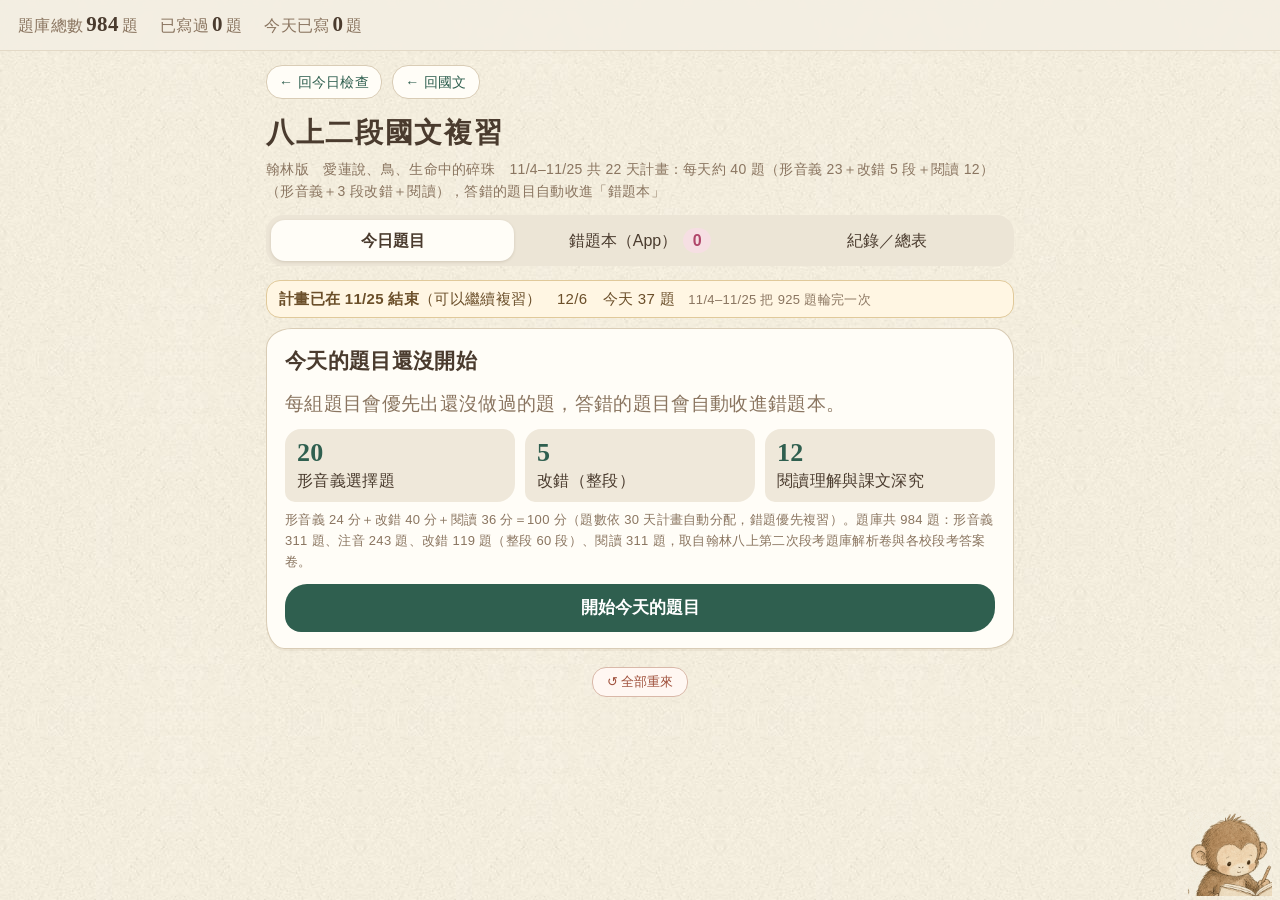
==== review/index.html @ 20c05c42 "國文：2026-11-05 起李老師當日題目（故事＋故事小測＋李老師的題目）併入八上二段國文複習框，一次計分、一次回報；11/04 以前不變" ====
<!doctype html>
<html lang="zh-Hant-TW"><head><meta charset="utf-8">
<meta name="viewport" content="width=device-width,initial-scale=1,viewport-fit=cover">
<title>八上二段國文複習</title>
<style>
:root{--ink:#4a3b2e;--mut:#8a7560;--green:#2f5f4f;--green2:#6b7f4e;--brown:#b5835a;--red:#b5483a;--paper:#f3eee2;--card:#fffdf7;--chip:#efe8da}
*{box-sizing:border-box}
html{background:var(--paper) url(assets/paper.jpg) repeat}
body{margin:0;color:var(--ink);font-family:"Noto Sans TC","PingFang TC",-apple-system,sans-serif;font-size:16px;line-height:1.6;letter-spacing:.02em;-webkit-text-size-adjust:100%}
.serif,h1,h2,.big{font-family:"Noto Serif TC","Songti TC","PMingLiU",serif}
.top{position:sticky;top:0;z-index:5;display:flex;gap:22px;padding:8px 18px;background:rgba(243,238,226,.92);backdrop-filter:blur(4px);border-bottom:1px solid #e3d9c6}
.top span{color:var(--mut)} .top b{font-family:"Noto Serif TC",serif;font-size:21px;color:var(--ink);margin:0 3px;font-weight:600}
.wrap{max-width:780px;margin:0 auto;padding:10px 16px 120px}
h1{font-size:28px;margin:12px 0 2px;letter-spacing:.06em}
.lead{color:var(--mut);margin:0 0 12px;font-size:14px}
.tabs{display:flex;background:#ece5d6;border-radius:18px;padding:5px;gap:4px;margin-bottom:14px}
.tabs button{flex:1;border:0;background:transparent;font:inherit;font-size:16px;padding:8px 6px;min-height:38px;border-radius:14px;color:var(--ink);cursor:pointer}
.tabs button.on{background:var(--card);box-shadow:0 1px 3px rgba(90,70,50,.18);font-weight:700}
.badge{display:inline-block;min-width:28px;padding:0 8px;margin-left:6px;border-radius:14px;background:#f6dfe3;color:#b0466a;font-size:16px;font-weight:700}
.card{background:var(--card);border:1.6px solid #d9ccb5;border-radius:26px 20px 28px 18px/20px 26px 18px 28px;padding:16px 18px;margin:0 0 14px;box-shadow:0 2px 0 rgba(140,110,80,.08)}
.card h2{font-size:21px;margin:0 0 10px}
.grid3{display:grid;grid-template-columns:repeat(3,1fr);gap:10px;margin:10px 0 8px}
.stat{background:var(--chip);border-radius:16px 12px 18px 10px;padding:8px 12px}
.stat .big{font-size:26px;color:var(--green);font-weight:700;line-height:1.2}
.small{font-size:13px;color:var(--mut)}
.btn{display:block;width:100%;border:0;border-radius:22px 18px 24px 16px;background:var(--green);color:#fff;font:inherit;font-size:17px;font-weight:700;padding:10px;min-height:42px;margin-top:12px;cursor:pointer;text-align:center;text-decoration:none}
.btn.ghost{background:transparent;color:var(--green);border:2px solid var(--green)}
.btn:disabled{opacity:.45}
.sec{font-family:"Noto Serif TC",serif;font-size:18px;color:var(--green2);margin:18px 4px 8px;font-weight:700}
.q{background:var(--card);border:1.5px solid #e0d4bf;border-radius:22px 16px 20px 18px/18px 22px 16px 20px;padding:12px 14px;margin:0 0 10px}
.q.ok{border-color:#8fb08a} .q.ng{border-color:#d49a8e}
.meta{font-size:12px;color:var(--mut);margin-bottom:6px}
.tag{display:inline-block;padding:1px 10px;border-radius:10px;background:var(--chip);margin-right:6px}
.passage{white-space:pre-wrap;background:#f8f3e8;border-left:4px solid #d8c7a6;padding:12px 16px;border-radius:8px;margin:4px 0 8px;font-size:16px;max-height:300px;overflow:auto}
.qt{white-space:pre-wrap;font-size:17px}
.opts{display:grid;gap:6px;margin-top:8px}
.opt{text-align:left;border:1.6px solid #d9ccb5;background:#fffefb;border-radius:12px;padding:8px 12px;min-height:40px;font:inherit;font-size:16px;color:var(--ink);cursor:pointer}
.opt.sel{border-color:var(--green);background:#e8f0ea}
.opt.right{border-color:#5d9a62;background:#e4f2e3} .opt.bad{border-color:var(--red);background:#f8e4e0}
input.fill{width:100%;font:inherit;font-size:18px;padding:6px 12px;height:42px;margin-top:8px;border:1.6px solid #d9ccb5;border-radius:12px;background:#fffefb}
.mark{float:right;font-weight:700} .mark.ok{color:#3f8a4c} .mark.ng{color:var(--red)}
.exp{margin-top:8px;background:#fbf6e9;border-radius:10px;padding:8px 12px;font-size:15px}
.score{font-size:44px;font-weight:700;font-family:"Noto Serif TC",serif}
.s-g{color:#3f8a4c}.s-b{color:#9a6a3a}.s-r{color:var(--red)}
.pies{display:grid;grid-template-columns:1fr 1fr;gap:18px}
.pie{display:flex;align-items:center;gap:16px}
.legend div{display:flex;align-items:center;gap:8px;font-size:17px}
.dot{width:14px;height:14px;border-radius:50%;display:inline-block}
.seg{display:flex;gap:8px;flex-wrap:wrap;margin:6px 0 14px}.seg button{font:inherit;font-size:17px;border:1.5px solid #cdbf a6;border:1.5px solid #cdbfa6;background:#fffdf7;border-radius:14px;padding:6px 14px;color:var(--ink)}.seg button.on{background:var(--green);color:#fff;border-color:var(--green)}
table{width:100%;border-collapse:collapse;font-size:18px}td,th{padding:8px 6px;border-bottom:1px solid #e6dcc9;text-align:left}
.monkey{position:fixed;right:8px;bottom:4px;width:84px;pointer-events:none;z-index:3}
.toast{position:fixed;left:50%;bottom:24px;transform:translateX(-50%);background:#4a3b2e;color:#fff;padding:8px 16px;border-radius:14px;font-size:15px;opacity:0;transition:.3s;z-index:9}.toast.on{opacity:.95}
.bar{height:10px;background:#e8dfcf;border-radius:6px;overflow:hidden}.bar i{display:block;height:100%;background:var(--green2)}
.ptext{font-size:21px;line-height:2.4;letter-spacing:3px;margin:10px 0;font-family:serif}
.ch{cursor:pointer;padding:4px 2px;border-radius:6px;position:relative;-webkit-user-select:none;user-select:none}
.ch.sel{background:#f3c9a8;color:#8a2f1f;font-weight:bold}
.ch.g-ok{background:#bfe0c6;color:#1d5a32}.ch.g-half{background:#f6e2a0;color:#7a5a00}.ch.g-miss{outline:2px dashed #c0392b;color:#c0392b}.ch.g-false{background:#e6c3c3;text-decoration:line-through}
.cor{color:#c0392b;font-size:12px;position:absolute;top:-12px;left:2px}
input.fix{width:42px;height:38px;font-size:20px;text-align:center;margin:0 4px;border:2px solid #c0675a;border-radius:8px;vertical-align:middle;background:#fffaf0}
.glist{margin:4px 0 0 0;padding-left:18px;line-height:1.8;font-size:15px}.selfok{margin-left:8px;padding:4px 12px;min-height:32px;border-radius:14px;border:1px solid #2f5f4f;background:#fff;color:#2f5f4f;font-size:14px}
.back{display:flex;gap:10px;margin:4px 0 8px}.back a{color:#2f5f4f;background:#fffdf7;border:1px solid #d9ccb5;border-radius:16px;padding:5px 12px;text-decoration:none;font-size:14px}
.okbtn{margin-left:10px;padding:0 20px;height:40px;border-radius:18px;border:none;background:#2f5f4f;color:#fff;font-size:16px;font-weight:bold;box-shadow:0 3px 0 #1d3f33}.okbtn:disabled{background:#cfc6b4;box-shadow:none;color:#fff}.prog-note{text-align:center;color:#8a7560;margin:12px 0 70px;font-size:15px}.pconf{display:block;width:auto;margin:10px auto 0;padding:8px 28px}
.reset-row{text-align:center;margin:18px 0 70px}.reset{font-size:13px;padding:4px 14px;min-height:30px;border-radius:14px;border:1px solid #d9b8a8;background:#fff7f2;color:#a0523d}
.emb,.emb body{background:transparent}.emb .back,.emb h1,.emb .lead,.emb .monkey{display:none}.emb .top{position:static;border-radius:14px;margin:0 0 6px}.emb .wrap{padding:0 0 20px}.emb .reset-row{margin:12px 0 10px}.emb .prog-note{margin:10px 0 12px}.emb .toast{position:fixed;top:12px;bottom:auto}
.daybar{background:#fff6e3;border:1px solid #e0c99a;border-radius:14px;padding:6px 12px;margin:0 0 10px;font-size:15px;color:#6b4f2a}.pies2{display:grid;grid-template-columns:1fr 1fr;gap:12px}.pc{position:absolute;inset:0;display:flex;align-items:center;justify-content:center;flex-direction:column}.pc b{font-size:24px}.dt td,.dt th{font-size:14px;padding:5px 4px}.dt .bar{height:6px;margin-top:3px}.dt tr.today{background:#fff6e3}
.sendst{text-align:center;margin:8px 0 0;font-size:12px;color:#8a7560}
</style></head>
<body>
<div class="top"><div><span>題庫總數</span><b id="sTotal">0</b><span>題</span></div><div><span>已寫過</span><b id="sSeen">0</b><span>題</span></div><div><span>今天已寫</span><b id="sToday">0</b><span>題</span></div></div>
<div class="wrap">
 <div class="back"><a href="../index.html#check">← 回今日檢查</a><a href="../index.html#chinese">← 回國文</a></div><h1>八上二段國文複習</h1>
 <p class="lead">翰林版　愛蓮說、鳥、生命中的碎珠　11/4–11/25 共 22 天計畫：每天約 40 題（形音義 23＋改錯 5 段＋閱讀 12）（形音義＋3 段改錯＋閱讀），答錯的題目自動收進「錯題本」</p>
 <div class="tabs"><button data-t="today" class="on">今日題目</button><button data-t="wrong" id="toWb">錯題本（App）<span class="badge" id="wbBadge">0</span></button><button data-t="log">紀錄／總表</button></div>
 <div id="view"></div>
 <div id="sendst" class="small sendst"></div>
 <div class="reset-row"><button id="resetAll" class="reset">↺ 全部重來</button></div>
</div>
<img class="monkey" src="assets/monkey.png" alt="" onerror="this.style.display='none'">
<div class="toast" id="toast"></div>
<script src="questions.js?v=20261102d"></script>
<script>
(function(){
var EMB=/[?&]embed=1/.test(location.search);if(EMB)document.documentElement.classList.add('emb');
var K={prog:'roby-cr-progress',days:'roby-cr-days',wrong:'roby-wrongbook',weak:'roby-cr-weak',plan:'roby-cr-plan'};
var LS={get:function(k,d){try{var v=localStorage.getItem(k);return v==null?d:JSON.parse(v)}catch(e){return d}},set:function(k,v){localStorage.setItem(k,JSON.stringify(v))}};
var DATA=window.CR_DATA||{questions:[]},QS=DATA.questions,BY={};QS.forEach(function(q){BY[q.id]=q});
var PLAN=[['形音義選擇題',['形音義','注音'],8],['改錯（整段）',['改錯'],3],['閱讀理解與課文深究',['閱讀'],12]];
var LESSONS=['愛蓮說','鳥','生命中的碎歌','段考範圍綜合','課外閱讀'],TOPICS=['形音義','注音','改錯','閱讀'];
var TCOL={'形音義':'#6b7f4e','注音':'#b5835a','改錯':'#c0675a','閱讀':'#5b7fa0'},LCOL={'愛蓮說':'#d48aa0','鳥':'#6b9a7a','生命中的碎歌':'#c9a24d','段考範圍綜合':'#9a8a7a','課外閱讀':'#7a8fb0'};
function $(s,r){return (r||document).querySelector(s)}function $$(s,r){return [].slice.call((r||document).querySelectorAll(s))}
function esc(s){return String(s==null?'':s).replace(/[&<>"]/g,function(c){return{'&':'&amp;','<':'&lt;','>':'&gt;','"':'&quot;'}[c]})}
function today(){var d=new Date();return d.getFullYear()+'-'+('0'+(d.getMonth()+1)).slice(-2)+'-'+('0'+d.getDate()).slice(-2)}
function nowIso(){return new Date().toISOString()}
function norm(s){return String(s==null?'':s).replace(/[\uff01-\uff5e]/g,function(c){return String.fromCharCode(c.charCodeAt(0)-0xfee0)}).replace(/一/g,'ㄧ').replace(/\s+/g,'').replace(/[。．.，,、！!？?；;：:「」『』"'()（）]/g,'').toLowerCase()}
var PUN=/[\s，。、；：！？「」『』（）《》〈〉…—．,.;:!?()]/;
function grade(q,v){v=v||{};var s=v.s||{},self=v.self||{},pos={},sum=0,res=q.errors.map(function(e){pos[e.i]=1;var f=(e.i in s),r=f&&norm(s[e.i])===norm(e.right),sa=f&&!r&&!!self[e.i];var c=r||sa?1:f?0.5:0;sum+=c;return {e:e,found:f,right:r,self:sa,credit:c,yours:f?s[e.i]:''}});
 var fal=Object.keys(s).filter(function(k){return !pos[k]});var frac=Math.max(0,(sum-0.5*fal.length)/q.errors.length);return {res:res,fal:fal,frac:frac,full:frac===1&&!fal.length}}
function answeredQ(q,v){if(!q)return true;return q.type==='passage'?!!(v&&v.s&&Object.keys(v.s).length):(v!==''&&v!=null)}
function dayScore(st){if(st.sections&&st.sections[0]&&st.sections[0].w){var T=0;st.sections.forEach(function(s){var n=s.ids.length;if(!n)return;s.ids.forEach(function(id){var q=BY[id];if(!q)return;T+=(q.type==='passage'?grade(q,st.first[id]).frac:isRight(q,st.first[id])?1:0)*s.w/n})});return Math.round(T)}
 var np=st.ids.filter(function(id){return BY[id]&&BY[id].type==='passage'}).length,no=st.ids.filter(function(id){return !!BY[id]}).length-np,t=0;
 st.ids.forEach(function(id){var q=BY[id];if(!q)return;if(q.type==='passage')t+=grade(q,st.first[id]).frac*40/np;else if(isRight(q,st.first[id]))t+=60/no});return Math.round(t)}
function weakAdd(q,v){var w=LS.get(K.weak,{}),cs='';if(q.type==='passage'){grade(q,v).res.forEach(function(r){if(r.credit<1)cs+=r.e.right+r.e.wrong})}
 else if(q.type==='fill')cs=q.answer.join('');else{var m=(q.question+(q.options[q.answer]||'')).match(/「[^」]+」/g);cs=(m||[]).join('')}
 cs.replace(/[\u4e00-\u9fff]/g,function(c){w[c]=(w[c]||0)+1});LS.set(K.weak,w)}
function isRight(q,v){if(q.type==='passage')return grade(q,v).full;if(v==null||v==='')return false;if(q.type==='fill')return q.answer.some(function(a){return norm(a)===norm(v)});return +v===q.answer}
function ansText(q){return q.type==='fill'?q.answer[0]:String.fromCharCode(65+q.answer)+'. '+q.options[q.answer]}
function yourText(q,v){if(v==null||v==='')return '（未作答）';return q.type==='fill'?v:String.fromCharCode(65+(+v))+'. '+q.options[+v]}
function toast(t){var e=$('#toast');e.textContent=t;e.classList.add('on');clearTimeout(e._t);e._t=setTimeout(function(){e.classList.remove('on')},1800)}
function hash(s){var h=2166136261;for(var i=0;i<s.length;i++){h^=s.charCodeAt(i);h=Math.imul(h,16777619)}return h>>>0}
function rng(seed){return function(){seed=(seed*1664525+1013904223)>>>0;return seed/4294967296}}

/* ---- 今日 30 題：優先沒做過，其次最少做過 ---- */
var DAYS=22,PSTART='2026-11-04',PEND='2026-11-25',MINS=[8,5,10],CAPS=[23,5,12],WTS=[24,40,36];
/* ---- 2026-11-05 起：李老師當日題目（data/chinese/<date>.json）併入複習，一次作答、一次計分、一次回報 ---- */
var MERGE_FROM='2026-11-05';
var MERGE_CAPS=[8,3,5];/* 合併日 形音義／改錯（段）／閱讀 題數上限（李老師約 13–16 題＋這些 ≈ 30 題） */
var MERGE_WTS={story:10,daily:18,review:[20,30,22]};/* 合併日配分：故事小測＋李老師的題目＋形音義／改錯／閱讀，總和 100 */
var DAILY=null;
function cvAns(a,o){if(typeof a==='number')return a;var t=String(a==null?'':a).trim().toUpperCase(),i='ABCDEFGH'.indexOf(t.charAt(0));if(t.length===1&&i>=0)return i;var m=t.match(/^\(?([A-H])[).．、\s]/);if(m)return 'ABCDEFGH'.indexOf(m[1]);if(/^\d+$/.test(t))return +t-1;return (o||[]).map(function(x){return String(x).trim()}).indexOf(String(a).trim())}
function cvDaily(D,date){if(!D||!Array.isArray(D.questions))return null;var story=[],daily=[];
 D.questions.forEach(function(q,k){var grp=q.type==='group'||!!q.items,subs=grp?(q.items||q.questions||[]):[q],gp=q.passage||q.text||'';
  subs.forEach(function(x,j){var oid=String(x.id||((q.id||'q'+(k+1))+(grp?'-'+(j+1):''))),st=/^ST-/.test(oid),o={id:'ls-'+oid,orig:oid,ls:true,topic:st?'故事小測':'李老師的題目',lesson:'李老師',question:String(x.question||''),explanation:x.explanation||'',hint:x.hint||''};
   if(grp&&j===0&&gp)o.passage=gp;else if(!grp&&x.passage)o.passage=x.passage;
   if(Array.isArray(x.options)&&x.options.length&&x.type!=='fill'){o.type='choice';o.options=x.options.map(String);o.answer=cvAns(x.answer,x.options);if(!(o.answer>=0&&o.answer<o.options.length))return}
   else{o.type='fill';o.answer=[].concat(x.answer==null?[]:x.answer,x.accept||[]).map(String).filter(Boolean);if(!o.answer.length)return}
   (st?story:daily).push(o)})});
 if(!story.length&&!daily.length)return null;return {date:date,title:D.title||'',learn:D.learn||null,story:story,daily:daily}}
function regQs(dq){if(dq)dq.story.concat(dq.daily).forEach(function(q){BY[q.id]=q})}
function mergedFor(d){return DAILY&&DAILY.date===d&&d>=MERGE_FROM?DAILY:null}
function drawable(p,q){return p[1].indexOf(q.topic)>=0&&(p[1][0]==='改錯')===(q.type==='passage')}
var POOL=QS.filter(function(q){return PLAN.some(function(p){return drawable(p,q)})});
function dnum(a,b){return Math.round((new Date(b+'T12:00:00')-new Date(a+'T12:00:00'))/864e5)}
function addD(a,n){var d=new Date(a+'T12:00:00');d.setDate(d.getDate()+n);return d.getFullYear()+'-'+('0'+(d.getMonth()+1)).slice(-2)+'-'+('0'+d.getDate()).slice(-2)}
function planStart(){return PSTART}
function ensureStart(){var pl=LS.get(K.plan,null);if(!pl||pl.startDate!==PSTART||pl.endDate!==PEND)LS.set(K.plan,{startDate:PSTART,endDate:PEND,days:DAYS,set_at:nowIso(),prev:pl||null})}
ensureStart();
function dayN(d){return dnum(PSTART,d)+1}
function pickDay(date){var prog=LS.get(K.prog,{}),r=rng(hash(date)),used={},ids=[],sections=[];
 var M=mergedFor(date),CP=M?MERGE_CAPS:CAPS,weak=LS.get(K.weak,{}),n0=dayN(date),left=n0<1?DAYS:Math.max(1,DAYS-n0+1);
 PLAN.forEach(function(p,pi){var pool=QS.filter(function(q){return drawable(p,q)});
  var unseen=pool.filter(function(q){return !(prog[q.id]||{}).seen}).length,need=n0>DAYS?(M?CP[pi]:[20,5,12][pi]):Math.min(CP[pi],Math.max(Math.min(MINS[pi],CP[pi]),Math.ceil(unseen/left)));if(pi===1)need=M?CP[1]:5;
  var wrongs=pool.filter(function(q){var g=prog[q.id];return g&&g.seen&&g.lastOk===false&&g.last!==date}).map(function(q){return q.id}).slice(0,pi===1?1:M?Math.min(3,need):3);
  pool.forEach(function(q){q._r=r();q._w=q.type==='passage'?q.errors.filter(function(e){return weak[e.right]||weak[e.wrong]}).length:0});
  pool.sort(function(a,b){var sa=(prog[a.id]||{}).seen||0,sb=(prog[b.id]||{}).seen||0;return sa-sb||b._w-a._w||a._r-b._r});
  var take=[];wrongs.forEach(function(id){take.push(id);used[id]=1});for(var i=0;i<pool.length&&take.length<need;i++){var q=pool[i];if(used[q.id])continue;take.push(q.id);used[q.id]=1}
  for(i=0;i<pool.length&&take.length<need;i++){if(!used[pool[i].id]){take.push(pool[i].id);used[pool[i].id]=1}}
  sections.push(M?{name:p[0],ids:take,w:MERGE_WTS.review[pi],topic:['形音義','改錯','閱讀'][pi]}:{name:p[0],ids:take,w:WTS[pi]});ids=ids.concat(take)});
 var X={};if(M){var pre=[];if(M.story.length)pre.push({name:'故事小測',kind:'story',topic:'故事小測',ids:M.story.map(function(q){return q.id}),w:MERGE_WTS.story});if(M.daily.length)pre.push({name:'李老師的題目',kind:'daily',topic:'李老師的題目',ids:M.daily.map(function(q){return q.id}),w:MERGE_WTS.daily});
  if(pre.length===1)pre[0].w=MERGE_WTS.story+MERGE_WTS.daily;sections=pre.concat(sections);ids=[];sections.forEach(function(s){ids=ids.concat(s.ids)});X={merged:true,dq:M}}
 return Object.assign(X,{date:date,day:dayN(date),trial:dayN(date)<1,sections:sections,ids:ids,cur:{},first:null,rounds:[],submitted:false,done:false,started:false,created_at:nowIso()})}
function getDay(){var days=LS.get(K.days,{}),d=today(),x=days[d];if(x&&x.dq)regQs(x.dq);
 if(!x||(mergedFor(d)&&!x.dq&&!x.f1&&!x.first)){days[d]=pickDay(d);LS.set(K.days,days);regQs(days[d].dq)}return days[d]}
function saveDay(st){var days=LS.get(K.days,{});days[st.date]=st;LS.set(K.days,days)}

/* ---- 錯題本相容格式（模擬原 App roby-wrongbook 的欄位）---- */
function wbAdd(st,q,v){var a=LS.get(K.wrong,[]),key='chinese|'+st.date+'|cr-'+q.id;a=a.filter(function(x){return x.key!==key});
 if(q.type==='passage'){var g=grade(q,v),lab={1:'找到且寫對',0.5:'找到但寫錯',0:'沒找到'};
  a.unshift({key:key,subject:'chinese',date:st.date,id:'cr-'+q.id,title:'八上二段國文複習',question:q.text,answer:q.errors.map(function(e){return e.wrong+'→'+e.right+'（'+e.word+'）'}).join('、'),
   yours:g.res.map(function(r){return r.e.wrong+'：'+(r.self?'自評寫對（'+r.yours+'）':lab[r.credit]+(r.found&&!r.right?'（寫成'+(r.yours||'空白')+'）':''))}).join('；')+(g.fal.length?'；點錯 '+g.fal.map(function(k){return '「'+q.text[k]+'」'}).join(''):''),
   explanation:q.explanation,added_at:nowIso(),fixed:false,topic:'改錯',lesson:q.lesson,origin:'chinese-review',qid:q.id,
   words:g.res.filter(function(r){return r.credit<1||r.self}).map(function(r){return {wrong:r.e.wrong,right:r.e.right,word:r.e.word,status:r.self?'self':r.found?'half':'missed'}}),false_clicks:g.fal.map(function(k){return q.text[k]})});LS.set(K.wrong,a);return}
 a.unshift({key:key,subject:'chinese',date:st.date,id:'cr-'+q.id,title:'八上二段國文複習',question:(q.passage?q.passage.slice(0,60)+'…\n':'')+q.question,options:q.options,answer:ansText(q),yours:yourText(q,v),explanation:q.explanation,added_at:nowIso(),fixed:false,topic:q.topic,lesson:q.lesson,origin:'chinese-review',qid:q.id});LS.set(K.wrong,a)}
function wbFix(st,id){var a=LS.get(K.wrong,[]);a.forEach(function(x){if(x.key==='chinese|'+st.date+'|cr-'+id){x.fixed=true;x.fixed_at=nowIso()}});LS.set(K.wrong,a)}
function wbFixLater(qid){var a=LS.get(K.wrong,[]),ch=0;a.forEach(function(x){if(x.qid===qid&&!x.fixed){x.fixed=true;x.fixed_at=nowIso();ch=1}});if(ch)LS.set(K.wrong,a)}

function stats(){var prog=LS.get(K.prog,{}),st=getDay();$('#sTotal').textContent=QS.length;$('#sSeen').textContent=Object.keys(prog).filter(function(k){return BY[k]}).length;
 $('#sToday').textContent=st.first?st.ids.length:Object.keys(st.f1||{}).length;
 $('#wbBadge').textContent=LS.get(K.wrong,[]).filter(function(x){return !x.fixed&&x.origin==='chinese-review'}).length}
function cls(s){return s>=90?'s-g':s>=70?'s-b':'s-r'}
var tab='today';
function render(){$$('.tabs button').forEach(function(b){b.classList.toggle('on',b.dataset.t===tab)});var v=$('#view');if(EMB)v.style.minHeight=v.offsetHeight+'px';v.innerHTML='';({today:todayView,wrong:wrongView,log:logView})[tab](v);stats();if(EMB)setTimeout(function(){v.style.minHeight=''},60)}
$$('.tabs button').forEach(function(b){b.onclick=function(){if(b.dataset.t==='wrong'){(EMB?window.top:window).location.href=new URL('../index.html#wrong',location.href).href;return}tab=b.dataset.t;render();window.scrollTo(0,0)}});

function todayView(v){var st=getDay();repairDay(st);if(EMB&&!st.started){st.started=true;saveDay(st)}
 var N0=dayN(st.date);v.insertAdjacentHTML('beforeend','<div class="daybar"><b>'+(N0<1?'計畫 '+md(PSTART)+' 開始，還有 '+(1-N0)+' 天</b>（今天是試做，不算在 22 天計畫裡）':N0>DAYS?'計畫已在 '+md(PEND)+' 結束</b>（可以繼續複習）':'第 '+N0+' / '+DAYS+' 天</b>')+'　'+md(st.date)+'　今天 '+st.ids.length+' 題'+(st.f1||st.first?'・已完成 '+Object.keys(st.first||st.f1).length+' 題':'')+'<span class="small">　'+md(PSTART)+'–'+md(PEND)+' 把 '+POOL.length+' 題輪完一次</span></div>');
 if(!st.started){var cnt={};TOPICS.forEach(function(t){cnt[t]=QS.filter(function(q){return q.topic===t}).length});
  v.innerHTML+='<div class="card"><h2 class="serif">今天的題目還沒開始</h2><div class="small" style="font-size:19px">每組題目會優先出還沒做過的題，答錯的題目會自動收進錯題本。</div><div class="grid3">'+
  st.sections.map(function(s){return '<div class="stat"><div class="big">'+s.ids.length+'</div>'+s.name+'</div>'}).join('')+'</div><div class="small">'+(st.dq?st.sections.map(function(s){return s.name+' '+s.w+' 分'}).join('＋')+'＝100 分（先讀小故事再寫故事小測；':'形音義 24 分＋改錯 40 分＋閱讀 36 分＝100 分（')+'題數依 30 天計畫自動分配，錯題優先複習）。題庫共 '+QS.length+' 題：形音義 '+cnt['形音義']+' 題、注音 '+cnt['注音']+' 題、改錯 '+cnt['改錯']+' 題（整段 '+QS.filter(function(q){return q.type==='passage'}).length+' 段）、閱讀 '+cnt['閱讀']+' 題，取自翰林八上第二次段考題庫解析卷與各校段考答案卷。</div><button class="btn" id="go">開始今天的題目</button></div>';
  $('#go').onclick=function(){st.started=true;saveDay(st);render()};return}
 if(st.done){var sc=st.score;v.innerHTML+='<div class="card" style="text-align:center"><h2 class="serif">今天的題目完成了！</h2><div class="score '+cls(sc)+'">'+sc+' 分</div><div>第一次答對 '+st.first_correct+' 題・答錯 '+(st.ids.length-st.first_correct)+' 題（已全部訂正）</div><div class="small">錯題已寫入錯題本（topic 分類：形音義／注音／改錯／閱讀）</div><button class="btn ghost" id="rev">回顧今天的題目</button></div>';
  $('#rev').onclick=function(){st._review=!st._review;drawQs(v,st,true)};return}
 if(st.first&&st.score!=null){var sc2=st.score,nw=vids(st).length-(st.first_correct||0);v.insertAdjacentHTML('beforeend','<div class="card" id="scoreCard" style="text-align:center"><h2 class="serif">今天的題目寫完了！</h2><div class="score '+cls(sc2)+'">'+sc2+' 分</div><div>第一次答對 '+(st.first_correct||0)+' 題・答錯 '+nw+' 題'+(nw?'，下面錯的題目再訂正一次':'')+'</div></div>')}
 drawQs(v,st,false)}

function expText(q){var e=String(q.explanation||'').trim(),a=ansText(q);return e.length>=6?e:'依解析卷：正確答案為 '+a+'。'+(e?' '+e:'')}
function drawQs(v,st,ro){var box=document.createElement('div');if(ro){var old=$('#qbox');if(old)old.remove()}box.id='qbox';v.appendChild(box);
 var sub=!!st.submitted,n=0,lastRound=st.rounds.length;
 if(st.dq)storyCard(box,st,ro);
 st.sections.forEach(function(s){var h='<div class="sec">'+esc(s.name)+'（'+s.ids.length+' 題）</div>';box.insertAdjacentHTML('beforeend',h);
  if(s.kind==='story'&&st.dq&&st.dq.learn&&!st.story_read&&!s.ids.some(function(i){return st.f1&&i in st.f1})){box.insertAdjacentHTML('beforeend','<div class="q locked">🔒 先讀完上面的小故事，按「我讀完了」，故事小測就會打開喔！</div>');n+=s.ids.length;return}
  s.ids.forEach(function(id){var q=BY[id];if(!q)return;n++;var L=!sub&&!!(st.f1&&(id in st.f1)),show=sub||L,val=st.cur[id],ok=show&&isRight(q,val),firstOk=st.first&&isRight(q,st.first[id]);
   var e=document.createElement('div');e.className='q'+(show?(ok?' ok':' ng'):'');e.dataset.id=id;
   if(q.type==='passage'){e.classList.add('pq');box.appendChild(e);drawPass(e,st,q,n,show,ok,ro,L);return}
   var html='<div class="meta"><span class="tag">'+esc(q.topic)+'</span><span class="tag">'+esc(q.lesson)+'</span>'+n+' / '+st.ids.length+'</div>';
   if(q.passage)html+='<div class="passage">'+esc(q.passage)+'</div>';
   html+='<div class="qt">'+(show?'<span class="mark '+(ok?'ok':'ng')+'">'+(ok?'✓ 答對':sub?'✗ 請訂正':'✗ 答錯')+'</span>':'')+n+'. '+esc(q.question)+'</div>';
   if(q.type==='choice')html+='<div class="opts">'+q.options.map(function(t,i){var c='opt';if(val!==''&&val!=null&&+val===i)c+=' sel';if(show&&(ok||L)&&i===q.answer)c+=' right';if(show&&!ok&&val!=null&&val!==''&&+val===i)c+=' bad';return '<button class="'+c+'" data-i="'+i+'"'+(ok||ro||L?' disabled':'')+'>'+String.fromCharCode(65+i)+'. '+esc(t)+'</button>'}).join('')+'</div>';
   else html+='<input class="fill" value="'+esc(val||'')+'" placeholder="在這裡寫答案"'+(ok||ro||L?' disabled':'')+' autocomplete="off" autocapitalize="off">'+(!show&&!ro?'<button class="okbtn"'+(String(val||'').trim()?'':' disabled')+'>✔ 確認</button>':'');
   if(show&&ok)html+='<div class="exp"><b class="s-g">✓ 答對了！</b>　<b>正確答案：'+esc(ansText(q))+'</b><br><b>📖 詳解：</b>'+esc(expText(q))+(sub&&!firstOk?' <span class="small">（訂正完成）</span>':'')+'</div>';
   else if(show)html+='<div class="exp"><b class="s-r">✗ 答錯了</b>　<b>正確答案：'+esc(ansText(q))+'</b><br><b>📖 詳解：</b>'+esc(expText(q))+(sub?'<br><span class="small">全部寫完了，請把這題再做一次。</span>':'<br><span class="small">已收進錯題本，全部寫完後再訂正一次。</span>')+'</div>';
   e.innerHTML=html;box.appendChild(e);
   $$('.opt',e).forEach(function(b){b.onclick=function(){st.cur[id]=+b.dataset.i;saveDay(st);if(!sub){lockQ(st,id);return}$$('.opt',e).forEach(function(x){x.classList.toggle('sel',x===b);x.classList.remove('bad')});stats()}});
   var inp=$('input.fill',e);if(inp){var ob=$('.okbtn',e);inp.oninput=function(){st.cur[id]=inp.value;saveDay(st);if(ob)ob.disabled=!inp.value.trim()};if(!sub&&!L){var go=function(){if(inp.value.trim()&&!(st.f1&&id in st.f1)){st.cur[id]=inp.value;lockQ(st,id)}};$('.okbtn',e).onclick=go;inp.onkeydown=function(ev){if(ev.key==='Enter')go()}}}})});
 if(ro)return;
 var answered=st.ids.filter(function(id){return answeredQ(BY[id],st.cur[id])}).length;
 if(!sub){var lk=Object.keys(st.f1||{}).length;box.insertAdjacentHTML('beforeend','<div class="prog-note" id="progNote">已完成 '+lk+' / '+st.ids.length+' 題（每題寫完會馬上對答案）</div>');return}
 var b=document.createElement('button');b.className='btn';b.id='submit';b.textContent='訂正好了，再檢查';box.appendChild(b);
 b.onclick=function(){submit(st)}}
function storyCard(box,st,ro){var L=st.dq&&st.dq.learn;if(!L)return;var secs=L.sections||(L.text?[{title:'',text:L.text}]:[]);
 var h='<div class="q story"><div class="qt">📖 '+esc(L.title||'今日小故事')+(st.story_read?'　<span class="small s-g">✓ 已讀完</span>':'')+'</div>'+secs.map(function(x){return (x.title?'<b>'+esc(x.title)+'</b>':'')+'<div class="passage">'+esc(x.text)+'</div>'}).join('')+
  (L.vocab||[]).map(function(v){return '<div class="small"><b>'+esc(v.word||v.term)+'</b>　'+esc(v.zh||v.meaning||'')+'</div>'}).join('')+(!st.story_read&&!ro?'<button class="btn" id="readOK">我讀完了，開始故事小測</button>':'')+'</div>';
 box.insertAdjacentHTML('beforeend',h);var b=$('#readOK',box);if(b)b.onclick=function(){st.story_read=nowIso();saveDay(st);var y=window.scrollY;render();window.scrollTo(0,y)}}
/* ---- 成績回報（送到 App 的送出佇列，同一天只保留最新一筆）---- */
var OBK='roby-outbox';
function secStats(st,src){return (st.sections||[]).map(function(s,pi){var n=s.ids.length,w=s.w||(PLAN[pi]?[24,40,36][pi]:0),e=0,ok=0,a=0;
  s.ids.forEach(function(id){if(!(src&&id in src)||!BY[id])return;a++;var q=BY[id],c=q.type==='passage'?grade(q,src[id]).frac:isRight(q,src[id])?1:0;if(c===1)ok++;e+=c*w/(n||1)});
  return {name:s.name,topic:s.topic||['形音義','改錯','閱讀'][pi]||s.name,answered:a,total:n,correct:ok,earned:Math.round(e*10)/10,max:w}})}
function buildReport(st,reason){var src=st.first||st.f1||{},n=st.ids.length,a=Object.keys(src).length,done=!!st.first,N=dayN(st.date),secs=secStats(st,src);
 var sc=done?st.score:Math.round(secs.reduce(function(t,x){return t+x.earned},0));
 var wrong=st.ids.filter(function(id){return id in src&&BY[id]&&!isRight(BY[id],src[id])}).map(function(id){var q=BY[id];
  if(q.type==='passage'){var g=grade(q,src[id]);return {id:id,topic:'改錯',q:q.title,miss:g.res.filter(function(x){return x.credit<1}).map(function(x){return x.e.wrong+'→'+x.e.right+'（'+x.e.word+'）'}),false_clicks:g.fal.length,percent:Math.round(g.frac*100)}}
  return {id:id,topic:q.topic,q:String(q.question).slice(0,40),yours:yourText(q,src[id]),answer:ansText(q)}});
 var R={subject:'chinese',source:'review',title:'八上二段國文複習',date:st.date,md:md(st.date),
  plan:{day:N,days:DAYS,start:PSTART,end:PEND,label:N<1?'試做（計畫前）':N>DAYS?'計畫結束後':'第 '+N+' / '+DAYS+' 天',in_plan:N>=1&&N<=DAYS},
  status:done?'complete':'in_progress',reason:reason,progress:{answered:a,total:n,percent:n?Math.round(a/n*100):0},
  score:sc,score_note:done?'第一次作答分數（滿分 100）':'目前已作答部分的得分（滿分 100，未作答以 0 計）',
  sections:secs,first_correct:st.ids.filter(function(id){return id in src&&isRight(BY[id],src[id])}).length,first_wrong:wrong.length,total:n,
  wrong:wrong,self_assessed:(st.self_assessed||[]).length,updated_at:nowIso()};if(st.dq)mergeInfo(R,st,src);return R}
function mergeInfo(R,st,src){function part(ss,wt){var ids=[],T=0,W=0;ss.forEach(function(s){var n=s.ids.length;W+=s.w||0;s.ids.forEach(function(id){var q=BY[id];if(!q)return;ids.push(id);if(id in src)T+=(q.type==='passage'?grade(q,src[id]).frac:isRight(q,src[id])?1:0)*(s.w||0)/(n||1)})});
  var ok=ids.filter(function(i){return i in src&&isRight(BY[i],src[i])}),bad=ids.filter(function(i){return i in src&&!isRight(BY[i],src[i])});
  return {score:wt?(W?Math.round(T/W*100):0):(ids.length?Math.round(ok.length/ids.length*100):0),first_correct:ok.length,first_wrong:bad.length,total:ids.length,bad:bad}}
 var a=part(st.sections.filter(function(s){return !s.kind}),1),b=part(st.sections.filter(function(s){return !!s.kind}),0);
 R.merged=true;R.merge_from=MERGE_FROM;R.daily_title=st.dq.title||'';R.story_read_at=st.story_read||null;R.started_at=st.created_at||null;
 R.parts={review:{score:a.score,first_correct:a.first_correct,first_wrong:a.first_wrong,total:a.total},daily:{title:st.dq.title||'',score:b.score,first_correct:b.first_correct,first_wrong:b.first_wrong,total:b.total,wrong:b.bad.map(function(i){return BY[i].orig})}};
 R.wrong.forEach(function(w){var q=BY[w.id];w.section=q&&q.ls?q.topic:(st.sections.filter(function(s){return s.ids.indexOf(w.id)>=0})[0]||{}).name;if(q&&q.ls)w.orig=q.orig});
 if(st.first){var n=vids(st).length,lw=(st.rounds[st.rounds.length-1]||{wrong:[]}).wrong.length;R.after_correction={correct:st.done?n:n-lw,total:n,rounds:st.rounds.length};
  R.answers={first:st.first,final:st.cur,rounds:st.rounds.map(function(r){return r.wrong})};R.submitted_at=st.submitted_at||null;if(st.done_at)R.completed_at=st.done_at}}
function sendReport(st,reason){var p=buildReport(st,reason),dd='chinese-review-'+st.date;
 var S=LS.get('roby-cr-sent',{}),s0=S[st.date]||{};s0.n=p.progress.answered;s0.at=nowIso();s0.reason=reason;s0.count=(s0.count||0)+1;if(p.status==='complete')s0.final=true;s0.score=p.score;S[st.date]=s0;LS.set('roby-cr-sent',S);
 if(EMB&&window.parent!==window){try{window.parent.postMessage({type:'roby-review-result',payload:p,dedupe:dd},location.origin)}catch(e){}}
 else{var q=LS.get(OBK,[]);q=q.filter(function(x){return x.dedupe!==dd||x.status==='unconfirmed'});q.push({id:Date.now()+'-'+Math.random().toString(36).slice(2,6),kind:'chinese',payload:p,dedupe:dd,queued_at:nowIso(),tries:0});LS.set(OBK,q)}
 setTimeout(sendBadge,300)}
function maybeProgress(st,reason){if(st.first)return;var a=Object.keys(st.f1||{}).length,last=(LS.get('roby-cr-sent',{})[st.date]||{}).n||0;if(a>last&&(reason!=='step'||a-last>=10))sendReport(st,reason)}
function sendBadge(){var e=$('#sendst');if(!e)return;var st=getDay(),dd='chinese-review-'+st.date,q=LS.get(OBK,[]).filter(function(x){return x.dedupe===dd}),last=q[q.length-1],sn=LS.get('roby-cr-sent',{})[st.date];
 if(!sn){e.textContent='';return}st={sent:sn};
 var t=last?(last.status==='unconfirmed'?'📮 成績已送出（'+(st.sent.final?'完成':'進度 '+st.sent.n+' 題')+'，無法確認對方是否收到）':'📮 成績待送出（'+(st.sent.final?'完成':'進度 '+st.sent.n+' 題')+'，會自動補送）'):'📮 成績已送出（'+(st.sent.final?'完成':'進度 '+st.sent.n+' 題')+'）';e.textContent=t}
document.addEventListener('visibilitychange',function(){if(document.visibilityState==='hidden'){try{var st=getDay();if(st.started)maybeProgress(st,'leave')}catch(e){}}});
window.addEventListener('pagehide',function(){try{var st=getDay();if(st.started)maybeProgress(st,'leave')}catch(e){}});
setInterval(sendBadge,3000);
function lockQ(st,id){var q=BY[id],v=st.cur[id],prog=LS.get(K.prog,{});st.f1=st.f1||{};if(id in st.f1)return;st.f1[id]=JSON.parse(JSON.stringify(v==null?'':v));
 var ok=isRight(q,v),p=prog[id]||{seen:0,correct:0};if(!q.ls){p.seen++;if(ok)p.correct++;p.last=st.date;p.lastOk=ok;prog[id]=p;LS.set(K.prog,prog)}
 if(ok)wbFixLater(id);else{wbAdd(st,q,v);if(q.topic!=='閱讀'&&!q.ls)weakAdd(q,v)}
 var y=window.scrollY;if(vids(st).every(function(i){return i in st.f1}))finalize(st);else{saveDay(st);maybeProgress(st,'step');render();window.scrollTo(0,y)}}
function vids(st){return st.ids.filter(function(id){return !!BY[id]})}
function repairDay(st){if(!st||st.first||!st.f1||!vids(st).length)return false;if(!vids(st).every(function(i){return i in st.f1}))return false;
 st.first=JSON.parse(JSON.stringify(st.f1));st.submitted=true;st.started=true;var wrong=vids(st).filter(function(id){return !isRight(BY[id],st.first[id])});st.first_correct=vids(st).length-wrong.length;st.score=dayScore(st);st.rounds=st.rounds||[];st.rounds.push({at:nowIso(),wrong:wrong,answers:JSON.parse(JSON.stringify(st.cur||{})),repaired:true});if(!wrong.length){st.done=true;st.done_at=nowIso()}st.repaired_at=nowIso();saveDay(st);try{sendReport(st,'complete')}catch(e){}return true}
function finalize(st){st.first=JSON.parse(JSON.stringify(st.f1));st.submitted=true;if(st.dq)st.submitted_at=nowIso();var wrong=vids(st).filter(function(id){return !isRight(BY[id],st.first[id])});
 st.first_correct=vids(st).length-wrong.length;st.score=dayScore(st);st.rounds.push({at:nowIso(),wrong:wrong,answers:JSON.parse(JSON.stringify(st.cur))});
 if(!wrong.length){st.done=true;st.done_at=nowIso()}saveDay(st);sendReport(st,'complete');render();
 toast(wrong.length?'全部寫完！第一次 '+st.score+' 分，錯的 '+wrong.length+' 題再做一次':'全對！太厲害了 🎉');
 if(wrong.length){var e=$('.q[data-id="'+wrong[0]+'"]');if(e)e.scrollIntoView({block:'center'})}}

function drawPass(e,st,q,n,sub,ok,ro,L){var v=st.cur[q.id]||{s:{},self:{}},g=sub?grade(q,v):null,G={},lock=ok||ro||L;if(g)g.res.forEach(function(r){G[r.e.i]=r});
 var h='<div class="meta"><span class="tag">改錯</span>'+(sub?'<span class="tag">'+esc(q.lesson)+'</span>':'')+n+' / '+st.ids.length+'　'+esc(q.title)+'</div><div class="qt">'+(sub?'<span class="mark '+(ok?'ok':'ng')+'">'+(ok?'✓ 全對':L?'批改完成':'✗ 請訂正')+'</span>':'')+n+'. '+esc(q.question)+'</div><div class="ptext">';
 for(var k=0;k<q.text.length;k++){var c=q.text[k];if(PUN.test(c)){h+=esc(c);continue}var sel=(k in v.s),cl='ch'+(sel?' sel':''),r=G[k],sup='';
  if(g){if(r){cl+=r.credit===1?' g-ok':r.found?' g-half':' g-miss';if(!r.right)sup='<sup class="cor">'+esc(r.e.right)+'</sup>'}else if(sel)cl+=' g-false'}
  h+='<span class="'+cl+'" data-k="'+k+'">'+esc(c)+sup+'</span>'+(sel?'<input class="fix" data-k="'+k+'" maxlength="2" value="'+esc(v.s[k]||'')+'" placeholder="正字"'+(lock||(g&&!r)?' disabled':'')+' autocomplete="off" autocapitalize="off">':'')}
 h+='</div><div class="small">點錯字（再點一次取消），在旁邊的框裡用手寫（Scribble）或鍵盤寫正確的字。</div>';
 if(g){h+='<div class="exp"><b>📖 詳解（正確答案）</b>　<b>本段得分 '+Math.round(g.frac*100)+'%</b>'+(g.fal.length?'（點錯 '+g.fal.length+' 字，每字扣半個錯字）':'')+'<ul class="glist">'+g.res.map(function(r){var st2=r.credit===1?(r.self?'✓ 自評寫對':'✓ 找到且寫對'):r.found?'△ 找到但寫成「'+esc(r.yours||'空白')+'」':'✗ 沒找到';
   return '<li>「'+esc(r.e.wrong)+'」→「'+esc(r.e.right)+'」（'+esc(r.e.word)+'）　'+st2+(r.found&&!r.right&&!r.self&&!ro?' <button class="selfok" data-k="'+r.e.i+'">我寫對了</button>':'')+'</li>'}).join('')+
   g.fal.map(function(k){return '<li>✗ 點錯「'+esc(q.text[k])+'」：這個字沒有錯</li>'}).join('')+'</ul><div class="small">依據：'+esc(q.ref)+'</div></div>'}
 if(!sub&&!ro)h+='<button class="btn pconf">確認這段</button>';
 e.innerHTML=h;
 $$('.pconf',e).forEach(function(b){b.onclick=function(){var v2=st.cur[q.id];if(!v2||!Object.keys(v2.s).length){if(!confirm('這段一個字都還沒點，確定要送出嗎？'))return;st.cur[q.id]={s:{},self:{}}}lockQ(st,q.id)}});
 if(!lock)$$('.ch',e).forEach(function(b){b.onclick=function(){var k=b.dataset.k;var v2=st.cur[q.id]||{s:{},self:{}};if(k in v2.s)delete v2.s[k];else v2.s[k]='';st.cur[q.id]=v2;saveDay(st);drawPass(e,st,q,n,sub,ok,ro);var i=$('input.fix[data-k="'+k+'"]',e);if(i)i.focus();stats()}});
 $$('input.fix',e).forEach(function(i){i.oninput=function(){var v2=st.cur[q.id];v2.s[i.dataset.k]=i.value.trim();saveDay(st)}});
 $$('.selfok',e).forEach(function(b){b.onclick=function(){var k=b.dataset.k;[st.cur[q.id],st.first&&st.first[q.id],st.f1&&st.f1[q.id]].forEach(function(x){if(x){x.self=x.self||{};x.self[k]=true}});
  st.self_assessed=st.self_assessed||[];st.self_assessed.push({qid:q.id,pos:+k,right:q.text[k]&&BY[q.id].errors.filter(function(x){return x.i==k})[0].right,yours:st.cur[q.id].s[k],at:nowIso()});
  var F=st.first||st.f1;if(st.first){st.score=dayScore(st);clearTimeout(window._saT);window._saT=setTimeout(function(){sendReport(getDay(),'self_assess')},4000)}if(grade(q,F[q.id]).full)wbFixLater(q.id);else wbAdd(st,q,F[q.id]);saveDay(st);toast('已記為自評寫對');render()}})}
function submit(st){var prog=LS.get(K.prog,{});
 var wrong=st.ids.filter(function(id){return !isRight(BY[id],st.cur[id])});
 if(!st.first){if(wrong.length===st.ids.length&&!confirm('還有很多題沒寫，確定要送出嗎？'))return;
  st.first=JSON.parse(JSON.stringify(st.cur));st.submitted=true;
  st.ids.forEach(function(id){var q=BY[id],ok=isRight(q,st.cur[id]),p=prog[id]||{seen:0,correct:0};p.seen++;if(ok)p.correct++;p.last=st.date;p.lastOk=ok;prog[id]=p;
   if(ok)wbFixLater(id);else{wbAdd(st,q,st.cur[id]);if(q.topic!=='閱讀')weakAdd(q,st.cur[id])}});LS.set(K.prog,prog);
  st.first_correct=st.ids.length-wrong.length;st.score=dayScore(st);
  toast(wrong.length?'答錯 '+wrong.length+' 題，先看提示再訂正喔！':'全對！太厲害了 🎉')}
 st.rounds.push({at:nowIso(),wrong:wrong,answers:JSON.parse(JSON.stringify(st.cur))});
 if(!wrong.length){st.done=true;st.done_at=nowIso();st.ids.forEach(function(id){if(!isRight(BY[id],st.first[id]))wbFix(st,id)})}
 else if(st.rounds.length>1)toast('還有 '+wrong.length+' 題要訂正');
 saveDay(st);if(st.dq&&st.done)sendReport(st,'corrected');render();
 if(wrong.length){var e=$('.q[data-id="'+wrong[0]+'"]');if(e)e.scrollIntoView({block:'center'})}}

/* ---- 錯題本：正式版併入原 App 的錯題本；這裡只示意 ---- */
function wrongView(v){var a=LS.get(K.wrong,[]),pend=a.filter(function(x){return !x.fixed});var c={};TOPICS.forEach(function(t){c[t]=a.filter(function(x){return x.topic===t}).length});
 v.innerHTML='<div class="card"><h2 class="serif">錯題本在原本的 App 裡</h2><p>答錯的題目已經用原 App「錯題本」相同的格式記下來（共 '+a.length+' 題，未訂正 '+pend.length+' 題）。整合後會直接出現在 App 的錯題本，並依 <b>形音義／注音／改錯／閱讀</b> 分類。</p><div class="grid3" style="grid-template-columns:repeat(4,1fr)">'+
 TOPICS.map(function(t){return '<div class="stat"><div class="big" style="color:'+TCOL[t]+'">'+c[t]+'</div>'+t+'</div>'}).join('')+'</div><a class="btn" href="../app/index.html#wrong" id="toApp">前往錯題本（原 App，示意）</a><p class="small">原型階段：這個按鈕只是示意連結；資料暫存在 localStorage「roby-cr-wrong」，整合時改寫進 App 的「roby-wrongbook」。</p></div>'+
 (a.length?'<div class="card"><h2 class="serif" style="font-size:24px">預覽：錯題本會看到的內容</h2>'+a.slice(0,5).map(function(x){return '<div style="border-bottom:1px dashed #d9ccb5;padding:10px 0"><div class="meta"><span class="tag">'+esc(x.topic)+'</span>'+esc(x.lesson)+'・'+esc(x.date)+(x.fixed?'・<span class="s-g">已訂正</span>':'・<span class="s-r">未訂正</span>')+'</div><div style="white-space:pre-wrap">'+esc(x.question)+'</div><div class="small">你的答案：'+esc(x.yours)+'　正解：'+esc(x.answer)+'</div></div>'}).join('')+(a.length>5?'<div class="small">…其餘 '+(a.length-5)+' 題</div>':'')+'</div>':'')}

/* ---- 紀錄／總表 ---- */
function pieSVG(parts,size){var tot=parts.reduce(function(s,p){return s+p.v},0),r=size/2-4,cx=size/2,cy=size/2,a0=-Math.PI/2,h='<svg width="'+size+'" height="'+size+'" viewBox="0 0 '+size+' '+size+'">';
 if(!tot)return h+'<circle cx="'+cx+'" cy="'+cy+'" r="'+r+'" fill="#e8dfcf"/></svg>';
 parts.forEach(function(p){if(!p.v)return;var a1=a0+p.v/tot*Math.PI*2;if(p.v===tot){h+='<circle cx="'+cx+'" cy="'+cy+'" r="'+r+'" fill="'+p.c+'"/>'}else{var la=a1-a0>Math.PI?1:0;
  h+='<path d="M'+cx+','+cy+' L'+(cx+r*Math.cos(a0)).toFixed(2)+','+(cy+r*Math.sin(a0)).toFixed(2)+' A'+r+','+r+' 0 '+la+' 1 '+(cx+r*Math.cos(a1)).toFixed(2)+','+(cy+r*Math.sin(a1)).toFixed(2)+' Z" fill="'+p.c+'" stroke="#fffdf7" stroke-width="2"/>'}a0=a1});
 return h+'<circle cx="'+cx+'" cy="'+cy+'" r="'+(r*0.55)+'" fill="#fffdf7"/></svg>'}
var logBy='topic';
function md(d){var a=d.split('-');return (+a[1])+'/'+(+a[2])}
function dayRec(d){var n=d.ids.length,a=d.first?n:Object.keys(d.f1||{}).length;return {n:n,a:a,p:n?Math.round(a/n*100):0}}
function logView(v){var prog=LS.get(K.prog,{}),done=POOL.filter(function(q){return prog[q.id]}),pct=POOL.length?Math.round(done.length/POOL.length*100):0;
 var s=PSTART,N=Math.max(0,Math.min(dayN(today()),DAYS)),days=LS.get(K.days,{}),did=Object.keys(days).filter(function(k){return k>=PSTART&&k<=PEND&&days[k].started&&dayRec(days[k]).a>0}).length;
 var h='<div class="card"><h2 class="serif">22 天計畫（'+md(PSTART)+'–'+md(PEND)+'）</h2><div class="pies2"><div class="pie"><div style="position:relative">'+pieSVG([{v:N,c:'#c9a24d'},{v:DAYS-N,c:'#efe6d2'}],150)+'<div class="pc"><b class="serif">'+N+' / '+DAYS+'</b><span class="small">天</span></div></div><div class="legend"><div>'+(dayN(today())<1?'計畫 '+md(PSTART)+' 開始，還有 '+(1-dayN(today()))+' 天':dayN(today())>DAYS?'計畫已結束':'起點 '+md(PSTART)+'・終點 '+md(PEND))+'</div><div class="small">有作答的天數 '+did+' 天</div></div></div>'+
 '<div class="pie"><div style="position:relative">'+pieSVG([{v:done.length,c:'#2f5f4f'},{v:POOL.length-done.length,c:'#e3d8c3'}],150)+'<div class="pc"><b class="serif">'+pct+'%</b><span class="small">題庫</span></div></div><div class="legend"><div>已寫過 '+done.length+' / '+POOL.length+' 題</div><div class="small">'+(dayN(today())>DAYS?'計畫已結束，之後每天約 37 題複習':'每天約 '+Math.ceil((POOL.length-done.length)/Math.max(1,DAYS-Math.max(N,1)+1))+' 題新題可如期輪完')+'</div></div></div></div>'+
 '<div class="seg" style="margin-top:14px"><button data-b="topic"'+(logBy==='topic'?' class="on"':'')+'>依題型</button><button data-b="lesson"'+(logBy==='lesson'?' class="on"':'')+'>依課文</button></div><div class="pies">';
 var keys=logBy==='topic'?TOPICS:LESSONS,col=logBy==='topic'?TCOL:LCOL;
 keys.forEach(function(k){var all=POOL.filter(function(q){return q[logBy]===k}),d=all.filter(function(q){return prog[q.id]}).length;
  h+='<div class="pie">'+pieSVG([{v:d,c:col[k]},{v:all.length-d,c:'#ece4d4'}],80)+'<div class="legend"><div><b>'+k+'</b></div><div class="small">'+d+' / '+all.length+' 題</div></div></div>'});
 h+='</div></div><div class="card"><h2 class="serif">每日紀錄（22 天）</h2>';
 {h+='<table class="dt"><tr><th>月/日</th><th>天</th><th>當日完成度</th><th>得分</th></tr>';var T=today();
  for(var i=0;i<DAYS;i++){var k=addD(s,i),d=days[k],fut=k>T,row;
   if(d&&d.started){var c=dayRec(d);row='<td>'+c.a+' / '+c.n+'（'+c.p+'%）<div class="bar"><i style="width:'+c.p+'%"></i></div></td><td class="'+(d.first?cls(d.score):'')+'"><b>'+(d.first?d.score:c.a?'作答中':'—')+'</b></td>'}
   else row='<td colspan="2" class="'+(fut?'small':'s-r')+'">'+(fut?'尚未到':'未做')+'</td>';
   h+='<tr'+(k===T?' class="today"':'')+(fut?' style="opacity:.5"':'')+'><td>'+md(k)+'</td><td>'+(i+1)+'</td>'+row+'</tr>'}
  var extra=Object.keys(days).filter(function(k){return (k<s||k>PEND)&&days[k].started});if(extra.length)h+='<tr><td colspan="4" class="small">計畫外（試做／結束後）：'+extra.sort().map(function(k){var c=dayRec(days[k]);return md(k)+' '+c.a+'/'+c.n}).join('、')+'</td></tr>';h+='</table>'}
 h+='</div>';v.innerHTML=h;$$('.seg button',v).forEach(function(b){b.onclick=function(){logBy=b.dataset.b;render()}})}

$('#resetAll').onclick=function(){if(!confirm('確定要全部重來嗎？今天和以前的作答紀錄、分數都會清除（錯題本不受影響）。'))return;[K.prog,K.days,K.weak,'roby-cr-wrong','roby-cr-sent'].forEach(function(k){localStorage.removeItem(k)});tab='today';render();window.scrollTo(0,0);toast('已重設，回到尚未作答')};
function boot(){if(/[?&]repair=1/.test(location.search)){var rd=LS.get(K.days,{})[today()];if(rd){regQs(rd.dq);repairDay(rd)}return}render()}
var D0=today(),X0=LS.get(K.days,{})[D0];
if(D0<MERGE_FROM||(X0&&(X0.dq||X0.f1||X0.first)))boot();
else fetch('../data/chinese/'+D0+'.json?t='+Date.now(),{cache:'no-store'}).then(function(r){return r.ok?r.json():null}).then(function(D){try{DAILY=cvDaily(D,D0)}catch(e){DAILY=null}},function(){}).then(boot,boot);
})();
</script>
</body></html>
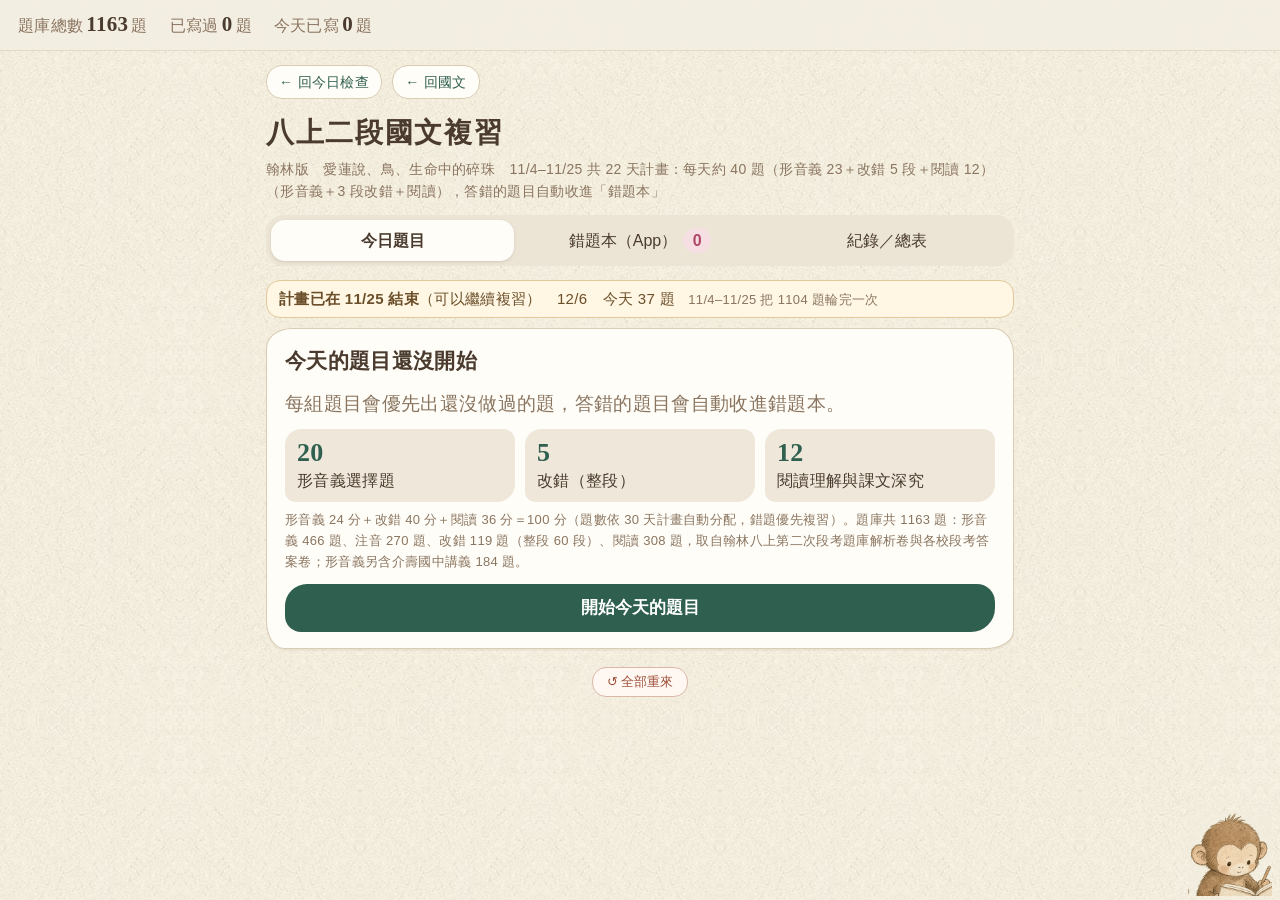
==== commit 084788a1: "形音義：11/06 起接入介壽國中講義 184 題逐日課表（錯題隔 2–3 天回鍋、11/22 緩衝、11/23–25 回鍋／模擬）；11/05 與已產生的天不變；碎歌→碎珠標籤；sw V=v2026" ====
--- a/review/index.html
+++ b/review/index.html
@@ -77,7 +77,7 @@
 </div>
 <img class="monkey" src="assets/monkey.png" alt="" onerror="this.style.display='none'">
 <div class="toast" id="toast"></div>
-<script src="questions.js?v=20261102d"></script>
+<script src="questions.js?v=20261106a"></script>
 <script>
 (function(){
 var EMB=/[?&]embed=1/.test(location.search);if(EMB)document.documentElement.classList.add('emb');
@@ -85,8 +85,8 @@
 var LS={get:function(k,d){try{var v=localStorage.getItem(k);return v==null?d:JSON.parse(v)}catch(e){return d}},set:function(k,v){localStorage.setItem(k,JSON.stringify(v))}};
 var DATA=window.CR_DATA||{questions:[]},QS=DATA.questions,BY={};QS.forEach(function(q){BY[q.id]=q});
 var PLAN=[['形音義選擇題',['形音義','注音'],8],['改錯（整段）',['改錯'],3],['閱讀理解與課文深究',['閱讀'],12]];
-var LESSONS=['愛蓮說','鳥','生命中的碎歌','段考範圍綜合','課外閱讀'],TOPICS=['形音義','注音','改錯','閱讀'];
-var TCOL={'形音義':'#6b7f4e','注音':'#b5835a','改錯':'#c0675a','閱讀':'#5b7fa0'},LCOL={'愛蓮說':'#d48aa0','鳥':'#6b9a7a','生命中的碎歌':'#c9a24d','段考範圍綜合':'#9a8a7a','課外閱讀':'#7a8fb0'};
+var LESSONS=['愛蓮說','鳥','生命的碎珠','段考範圍綜合','課外閱讀'],TOPICS=['形音義','注音','改錯','閱讀'];
+var TCOL={'形音義':'#6b7f4e','注音':'#b5835a','改錯':'#c0675a','閱讀':'#5b7fa0'},LCOL={'愛蓮說':'#d48aa0','鳥':'#6b9a7a','生命的碎珠':'#c9a24d','段考範圍綜合':'#9a8a7a','課外閱讀':'#7a8fb0'};
 function $(s,r){return (r||document).querySelector(s)}function $$(s,r){return [].slice.call((r||document).querySelectorAll(s))}
 function esc(s){return String(s==null?'':s).replace(/[&<>"]/g,function(c){return{'&':'&amp;','<':'&lt;','>':'&gt;','"':'&quot;'}[c]})}
 function today(){var d=new Date();return d.getFullYear()+'-'+('0'+(d.getMonth()+1)).slice(-2)+'-'+('0'+d.getDate()).slice(-2)}
@@ -113,21 +113,48 @@
 var DAYS=22,PSTART='2026-11-04',PEND='2026-11-25',MINS=[8,5,10],CAPS=[23,5,12],WTS=[24,40,36];
 /* ---- 2026-11-05 起：李老師當日題目（data/chinese/<date>.json）併入複習，一次作答、一次計分、一次回報 ---- */
 var MERGE_FROM='2026-11-05';
-var MERGE_CAPS=[8,3,5];/* 合併日 形音義／改錯（段）／閱讀 題數上限（李老師約 13–16 題＋這些 ≈ 30 題） */
-var MERGE_WTS={story:10,daily:18,review:[20,30,22]};/* 合併日配分：故事小測＋李老師的題目＋形音義／改錯／閱讀，總和 100 */
+var MERGE_CAPS=[8,3,5];/* 合併日 形音義／改錯（段）／閱讀（本身，不含李老師）題數上限；再加李老師約 11–13 題＋故事小測 3 題 ≈ 30 題 */
+var MERGE_WTS={story:12,review:[20,28,40]};/* 合併日配分：形音義／改錯／閱讀理解與課文深究（含李老師的題目）＋故事小測（最後），總和 100 */
 var DAILY=null;
 function cvAns(a,o){if(typeof a==='number')return a;var t=String(a==null?'':a).trim().toUpperCase(),i='ABCDEFGH'.indexOf(t.charAt(0));if(t.length===1&&i>=0)return i;var m=t.match(/^\(?([A-H])[).．、\s]/);if(m)return 'ABCDEFGH'.indexOf(m[1]);if(/^\d+$/.test(t))return +t-1;return (o||[]).map(function(x){return String(x).trim()}).indexOf(String(a).trim())}
 function cvDaily(D,date){if(!D||!Array.isArray(D.questions))return null;var story=[],daily=[];
  D.questions.forEach(function(q,k){var grp=q.type==='group'||!!q.items,subs=grp?(q.items||q.questions||[]):[q],gp=q.passage||q.text||'';
   subs.forEach(function(x,j){var oid=String(x.id||((q.id||'q'+(k+1))+(grp?'-'+(j+1):''))),st=/^ST-/.test(oid),o={id:'ls-'+oid,orig:oid,ls:true,topic:st?'故事小測':'李老師的題目',lesson:'李老師',question:String(x.question||''),explanation:x.explanation||'',hint:x.hint||''};
-   if(grp&&j===0&&gp)o.passage=gp;else if(!grp&&x.passage)o.passage=x.passage;
+   if(grp&&gp)o.gpass=gp;if(grp&&j===0&&gp)o.passage=gp;else if(!grp&&x.passage)o.passage=x.passage;
    if(Array.isArray(x.options)&&x.options.length&&x.type!=='fill'){o.type='choice';o.options=x.options.map(String);o.answer=cvAns(x.answer,x.options);if(!(o.answer>=0&&o.answer<o.options.length))return}
    else{o.type='fill';o.answer=[].concat(x.answer==null?[]:x.answer,x.accept||[]).map(String).filter(Boolean);if(!o.answer.length)return}
    (st?story:daily).push(o)})});
  if(!story.length&&!daily.length)return null;return {date:date,title:D.title||'',learn:D.learn||null,story:story,daily:daily}}
 function regQs(dq){if(dq)dq.story.concat(dq.daily).forEach(function(q){BY[q.id]=q})}
 function mergedFor(d){return DAILY&&DAILY.date===d&&d>=MERGE_FROM?DAILY:null}
-function drawable(p,q){return p[1].indexOf(q.topic)>=0&&(p[1][0]==='改錯')===(q.type==='passage')}
+function drawable(p,q){return !isKJ(q)&&p[1].indexOf(q.topic)>=0&&(p[1][0]==='改錯')===(q.type==='passage')}
+/* ---- 2026-11-06 起：形音義區改用介壽國中講義題（KJ-*），依 Doc 核准的逐日課表（CR_DATA.handout.schedule）；課表／題目缺 → 退回舊題庫 ---- */
+var HANDOUT_FROM='2026-11-06',HEND='2026-11-21',HBUF='2026-11-22',HMOCK='2026-11-25',HLAB='介壽國中講義';
+var HO=DATA.handout||null,HSCH=HO&&HO.schedule||null;
+function isKJ(q){return !!q&&q.source==='handout'&&/^KJ-/.test(q.id)}
+var HQS=QS.filter(isKJ);
+function hOK(){return !!(HSCH&&HQS.length&&Object.keys(HSCH).length&&Object.keys(HSCH).every(function(d){return HSCH[d].every(function(i){return isKJ(BY[i])})}))}
+function wkend(d){var w=new Date(d+'T12:00:00').getDay();return w===0||w===6}
+function hCount(d){return HSCH[d]?HSCH[d].length:wkend(d)?20:8}
+function handoutPick(date){if(date<HANDOUT_FROM||date>PEND||!hOK())return null;
+ var prog=LS.get(K.prog,{}),days=LS.get(K.days,{}),served={},n=hCount(date),r=rng(hash('kj|'+date)),gap=date>HEND?1:2;
+ Object.keys(days).forEach(function(k){var x=days[k];if(k<date&&x&&x.ids)x.ids.forEach(function(i){if(isKJ(BY[i]))served[i]=1})});
+ var pend=[];Object.keys(HSCH).sort().forEach(function(k){if(k<=date)HSCH[k].forEach(function(i){if(!served[i])pend.push(i)})});
+ var due=HQS.filter(function(q){var g=prog[q.id];return g&&g.seen&&g.lastOk===false&&g.last&&dnum(g.last,date)>=gap}).sort(function(a,b){var x=prog[a.id].last,y=prog[b.id].last;return x<y?-1:x>y?1:a.id<b.id?-1:1}).map(function(q){return q.id});
+ var unans=Object.keys(served).sort().filter(function(i){return !(prog[i]||{}).seen});
+ var take=[],used={};function add(i){if(take.length<n&&!used[i]&&BY[i]){take.push(i);used[i]=1}}
+ if(date<=HEND){due.slice(0,Math.min(3,n)).forEach(add);pend.forEach(add)}
+ else if(date===HBUF){pend.forEach(add);due.forEach(add);unans.forEach(add)}
+ else if(date<HMOCK){due.forEach(add);pend.forEach(add);unans.forEach(add)}
+ else{due.slice(0,3).forEach(add);pend.forEach(add);unans.forEach(add)}
+ if(take.length<n){var rest=HQS.filter(function(q){return !used[q.id]});rest.forEach(function(q){q._r=r()});
+  rest.sort(function(a,b){var pa=prog[a.id]||{},pb=prog[b.id]||{},wa=pa.seen&&pa.correct<pa.seen?0:1,wb=pb.seen&&pb.correct<pb.seen?0:1;return wa-wb||(pa.seen||0)-(pb.seen||0)||a._r-b._r});
+  var L={},ord=[];rest.forEach(function(q){(L[q.lesson]=L[q.lesson]||[]).push(q.id)});var ks=Object.keys(L).sort();
+  for(var j=0;ord.length<rest.length;j++)ks.forEach(function(k){if(L[k][j])ord.push(L[k][j])});ord.forEach(add)}
+ return take}
+function hOn(){return today()>=HANDOUT_FROM&&hOK()}
+function QV(){return hOn()?QS:QS.filter(function(q){return !isKJ(q)})}
+function POOLV(){return hOn()?POOL.concat(HQS):POOL}
 var POOL=QS.filter(function(q){return PLAN.some(function(p){return drawable(p,q)})});
 function dnum(a,b){return Math.round((new Date(b+'T12:00:00')-new Date(a+'T12:00:00'))/864e5)}
 function addD(a,n){var d=new Date(a+'T12:00:00');d.setDate(d.getDate()+n);return d.getFullYear()+'-'+('0'+(d.getMonth()+1)).slice(-2)+'-'+('0'+d.getDate()).slice(-2)}
@@ -135,21 +162,21 @@
 function ensureStart(){var pl=LS.get(K.plan,null);if(!pl||pl.startDate!==PSTART||pl.endDate!==PEND)LS.set(K.plan,{startDate:PSTART,endDate:PEND,days:DAYS,set_at:nowIso(),prev:pl||null})}
 ensureStart();
 function dayN(d){return dnum(PSTART,d)+1}
-function pickDay(date){var prog=LS.get(K.prog,{}),r=rng(hash(date)),used={},ids=[],sections=[];
+function pickDay(date,keep0){var prog=LS.get(K.prog,{}),r=rng(hash(date)),used={},ids=[],sections=[];
  var M=mergedFor(date),CP=M?MERGE_CAPS:CAPS,weak=LS.get(K.weak,{}),n0=dayN(date),left=n0<1?DAYS:Math.max(1,DAYS-n0+1);
  PLAN.forEach(function(p,pi){var pool=QS.filter(function(q){return drawable(p,q)});
   var unseen=pool.filter(function(q){return !(prog[q.id]||{}).seen}).length,need=n0>DAYS?(M?CP[pi]:[20,5,12][pi]):Math.min(CP[pi],Math.max(Math.min(MINS[pi],CP[pi]),Math.ceil(unseen/left)));if(pi===1)need=M?CP[1]:5;
   var wrongs=pool.filter(function(q){var g=prog[q.id];return g&&g.seen&&g.lastOk===false&&g.last!==date}).map(function(q){return q.id}).slice(0,pi===1?1:M?Math.min(3,need):3);
   pool.forEach(function(q){q._r=r();q._w=q.type==='passage'?q.errors.filter(function(e){return weak[e.right]||weak[e.wrong]}).length:0});
   pool.sort(function(a,b){var sa=(prog[a.id]||{}).seen||0,sb=(prog[b.id]||{}).seen||0;return sa-sb||b._w-a._w||a._r-b._r});
-  var take=[];wrongs.forEach(function(id){take.push(id);used[id]=1});for(var i=0;i<pool.length&&take.length<need;i++){var q=pool[i];if(used[q.id])continue;take.push(q.id);used[q.id]=1}
-  for(i=0;i<pool.length&&take.length<need;i++){if(!used[pool[i].id]){take.push(pool[i].id);used[pool[i].id]=1}}
+  var H=pi===0?(keep0||handoutPick(date)):null;if(H){var take=H.slice();take.forEach(function(i){used[i]=1})}else{var take=[];wrongs.forEach(function(id){take.push(id);used[id]=1});for(var i=0;i<pool.length&&take.length<need;i++){var q=pool[i];if(used[q.id])continue;take.push(q.id);used[q.id]=1}
+  for(i=0;i<pool.length&&take.length<need;i++){if(!used[pool[i].id]){take.push(pool[i].id);used[pool[i].id]=1}}}
   sections.push(M?{name:p[0],ids:take,w:MERGE_WTS.review[pi],topic:['形音義','改錯','閱讀'][pi]}:{name:p[0],ids:take,w:WTS[pi]});ids=ids.concat(take)});
- var X={};if(M){var pre=[];if(M.story.length)pre.push({name:'故事小測',kind:'story',topic:'故事小測',ids:M.story.map(function(q){return q.id}),w:MERGE_WTS.story});if(M.daily.length)pre.push({name:'李老師的題目',kind:'daily',topic:'李老師的題目',ids:M.daily.map(function(q){return q.id}),w:MERGE_WTS.daily});
-  if(pre.length===1)pre[0].w=MERGE_WTS.story+MERGE_WTS.daily;sections=pre.concat(sections);ids=[];sections.forEach(function(s){ids=ids.concat(s.ids)});X={merged:true,dq:M}}
- return Object.assign(X,{date:date,day:dayN(date),trial:dayN(date)<1,sections:sections,ids:ids,cur:{},first:null,rounds:[],submitted:false,done:false,started:false,created_at:nowIso()})}
+ var X={};if(M){var rd=sections[2];rd.ids=rd.ids.concat(M.daily.map(function(q){return q.id}));rd.daily=M.daily.length;if(M.story.length)sections.push({name:'故事小測',kind:'story',topic:'故事小測',ids:M.story.map(function(q){return q.id}),w:MERGE_WTS.story});else rd.w+=MERGE_WTS.story;
+  ids=[];sections.forEach(function(s){ids=ids.concat(s.ids)});X={merged:true,layout:2,dq:M}}
+ if(date>=HANDOUT_FROM&&hOK())X.hv=1;return Object.assign(X,{date:date,day:dayN(date),trial:dayN(date)<1,sections:sections,ids:ids,cur:{},first:null,rounds:[],submitted:false,done:false,started:false,created_at:nowIso()})}
 function getDay(){var days=LS.get(K.days,{}),d=today(),x=days[d];if(x&&x.dq)regQs(x.dq);
- if(!x||(mergedFor(d)&&!x.dq&&!x.f1&&!x.first)){days[d]=pickDay(d);LS.set(K.days,days);regQs(days[d].dq)}return days[d]}
+ if(!x||(mergedFor(d)&&!x.dq&&!x.f1&&!x.first)){days[d]=pickDay(d,x&&d>=HANDOUT_FROM&&x.sections&&x.sections[0]?x.sections[0].ids:null);LS.set(K.days,days);regQs(days[d].dq)}return days[d]}
 function saveDay(st){var days=LS.get(K.days,{});days[st.date]=st;LS.set(K.days,days)}
 
 /* ---- 錯題本相容格式（模擬原 App roby-wrongbook 的欄位）---- */
@@ -159,11 +186,11 @@
    yours:g.res.map(function(r){return r.e.wrong+'：'+(r.self?'自評寫對（'+r.yours+'）':lab[r.credit]+(r.found&&!r.right?'（寫成'+(r.yours||'空白')+'）':''))}).join('；')+(g.fal.length?'；點錯 '+g.fal.map(function(k){return '「'+q.text[k]+'」'}).join(''):''),
    explanation:q.explanation,added_at:nowIso(),fixed:false,topic:'改錯',lesson:q.lesson,origin:'chinese-review',qid:q.id,
    words:g.res.filter(function(r){return r.credit<1||r.self}).map(function(r){return {wrong:r.e.wrong,right:r.e.right,word:r.e.word,status:r.self?'self':r.found?'half':'missed'}}),false_clicks:g.fal.map(function(k){return q.text[k]})});LS.set(K.wrong,a);return}
- a.unshift({key:key,subject:'chinese',date:st.date,id:'cr-'+q.id,title:'八上二段國文複習',question:(q.passage?q.passage.slice(0,60)+'…\n':'')+q.question,options:q.options,answer:ansText(q),yours:yourText(q,v),explanation:q.explanation,added_at:nowIso(),fixed:false,topic:q.topic,lesson:q.lesson,origin:'chinese-review',qid:q.id});LS.set(K.wrong,a)}
+ a.unshift({key:key,subject:'chinese',date:st.date,id:'cr-'+q.id,title:'八上二段國文複習',question:(q.passage?q.passage.slice(0,60)+'…\n':'')+q.question,stem:q.question,passage:q.passage||q.gpass||'',answer_index:q.type==='choice'?q.answer:null,yours_index:q.type==='choice'&&v!==''&&v!=null?+v:null,from:q.ls?'daily':isKJ(q)?HLAB:'review',orig:q.orig||q.id,options:q.options,answer:ansText(q),yours:yourText(q,v),explanation:q.explanation,added_at:nowIso(),fixed:false,topic:q.topic,lesson:q.lesson,origin:'chinese-review',qid:q.id});LS.set(K.wrong,a)}
 function wbFix(st,id){var a=LS.get(K.wrong,[]);a.forEach(function(x){if(x.key==='chinese|'+st.date+'|cr-'+id){x.fixed=true;x.fixed_at=nowIso()}});LS.set(K.wrong,a)}
 function wbFixLater(qid){var a=LS.get(K.wrong,[]),ch=0;a.forEach(function(x){if(x.qid===qid&&!x.fixed){x.fixed=true;x.fixed_at=nowIso();ch=1}});if(ch)LS.set(K.wrong,a)}
 
-function stats(){var prog=LS.get(K.prog,{}),st=getDay();$('#sTotal').textContent=QS.length;$('#sSeen').textContent=Object.keys(prog).filter(function(k){return BY[k]}).length;
+function stats(){var prog=LS.get(K.prog,{}),st=getDay();$('#sTotal').textContent=QV().length;$('#sSeen').textContent=Object.keys(prog).filter(function(k){return BY[k]}).length;
  $('#sToday').textContent=st.first?st.ids.length:Object.keys(st.f1||{}).length;
  $('#wbBadge').textContent=LS.get(K.wrong,[]).filter(function(x){return !x.fixed&&x.origin==='chinese-review'}).length}
 function cls(s){return s>=90?'s-g':s>=70?'s-b':'s-r'}
@@ -172,10 +199,10 @@
 $$('.tabs button').forEach(function(b){b.onclick=function(){if(b.dataset.t==='wrong'){(EMB?window.top:window).location.href=new URL('../index.html#wrong',location.href).href;return}tab=b.dataset.t;render();window.scrollTo(0,0)}});
 
 function todayView(v){var st=getDay();repairDay(st);if(EMB&&!st.started){st.started=true;saveDay(st)}
- var N0=dayN(st.date);v.insertAdjacentHTML('beforeend','<div class="daybar"><b>'+(N0<1?'計畫 '+md(PSTART)+' 開始，還有 '+(1-N0)+' 天</b>（今天是試做，不算在 22 天計畫裡）':N0>DAYS?'計畫已在 '+md(PEND)+' 結束</b>（可以繼續複習）':'第 '+N0+' / '+DAYS+' 天</b>')+'　'+md(st.date)+'　今天 '+st.ids.length+' 題'+(st.f1||st.first?'・已完成 '+Object.keys(st.first||st.f1).length+' 題':'')+'<span class="small">　'+md(PSTART)+'–'+md(PEND)+' 把 '+POOL.length+' 題輪完一次</span></div>');
- if(!st.started){var cnt={};TOPICS.forEach(function(t){cnt[t]=QS.filter(function(q){return q.topic===t}).length});
+ var N0=dayN(st.date);v.insertAdjacentHTML('beforeend','<div class="daybar"><b>'+(N0<1?'計畫 '+md(PSTART)+' 開始，還有 '+(1-N0)+' 天</b>（今天是試做，不算在 22 天計畫裡）':N0>DAYS?'計畫已在 '+md(PEND)+' 結束</b>（可以繼續複習）':'第 '+N0+' / '+DAYS+' 天</b>')+'　'+md(st.date)+'　今天 '+st.ids.length+' 題'+(st.f1||st.first?'・已完成 '+Object.keys(st.first||st.f1).length+' 題':'')+'<span class="small">　'+md(PSTART)+'–'+md(PEND)+' 把 '+POOLV().length+' 題輪完一次</span></div>');
+ if(!st.started){var cnt={};TOPICS.forEach(function(t){cnt[t]=QV().filter(function(q){return q.topic===t}).length});
   v.innerHTML+='<div class="card"><h2 class="serif">今天的題目還沒開始</h2><div class="small" style="font-size:19px">每組題目會優先出還沒做過的題，答錯的題目會自動收進錯題本。</div><div class="grid3">'+
-  st.sections.map(function(s){return '<div class="stat"><div class="big">'+s.ids.length+'</div>'+s.name+'</div>'}).join('')+'</div><div class="small">'+(st.dq?st.sections.map(function(s){return s.name+' '+s.w+' 分'}).join('＋')+'＝100 分（先讀小故事再寫故事小測；':'形音義 24 分＋改錯 40 分＋閱讀 36 分＝100 分（')+'題數依 30 天計畫自動分配，錯題優先複習）。題庫共 '+QS.length+' 題：形音義 '+cnt['形音義']+' 題、注音 '+cnt['注音']+' 題、改錯 '+cnt['改錯']+' 題（整段 '+QS.filter(function(q){return q.type==='passage'}).length+' 段）、閱讀 '+cnt['閱讀']+' 題，取自翰林八上第二次段考題庫解析卷與各校段考答案卷。</div><button class="btn" id="go">開始今天的題目</button></div>';
+  st.sections.map(function(s){return '<div class="stat"><div class="big">'+s.ids.length+'</div>'+s.name+'</div>'}).join('')+'</div><div class="small">'+(st.dq?st.sections.map(function(s){return s.name+' '+s.w+' 分'}).join('＋')+'＝100 分（先讀小故事再寫故事小測；':'形音義 24 分＋改錯 40 分＋閱讀 36 分＝100 分（')+'題數依 30 天計畫自動分配，錯題優先複習）。題庫共 '+QV().length+' 題：形音義 '+cnt['形音義']+' 題、注音 '+cnt['注音']+' 題、改錯 '+cnt['改錯']+' 題（整段 '+QS.filter(function(q){return q.type==='passage'}).length+' 段）、閱讀 '+cnt['閱讀']+' 題，取自翰林八上第二次段考題庫解析卷與各校段考答案卷'+(hOn()?'；形音義另含'+HLAB+' '+HQS.length+' 題':'')+'。</div><button class="btn" id="go">開始今天的題目</button></div>';
   $('#go').onclick=function(){st.started=true;saveDay(st);render()};return}
  if(st.done){var sc=st.score;v.innerHTML+='<div class="card" style="text-align:center"><h2 class="serif">今天的題目完成了！</h2><div class="score '+cls(sc)+'">'+sc+' 分</div><div>第一次答對 '+st.first_correct+' 題・答錯 '+(st.ids.length-st.first_correct)+' 題（已全部訂正）</div><div class="small">錯題已寫入錯題本（topic 分類：形音義／注音／改錯／閱讀）</div><button class="btn ghost" id="rev">回顧今天的題目</button></div>';
   $('#rev').onclick=function(){st._review=!st._review;drawQs(v,st,true)};return}
@@ -185,8 +212,8 @@
 function expText(q){var e=String(q.explanation||'').trim(),a=ansText(q);return e.length>=6?e:'依解析卷：正確答案為 '+a+'。'+(e?' '+e:'')}
 function drawQs(v,st,ro){var box=document.createElement('div');if(ro){var old=$('#qbox');if(old)old.remove()}box.id='qbox';v.appendChild(box);
  var sub=!!st.submitted,n=0,lastRound=st.rounds.length;
- if(st.dq)storyCard(box,st,ro);
- st.sections.forEach(function(s){var h='<div class="sec">'+esc(s.name)+'（'+s.ids.length+' 題）</div>';box.insertAdjacentHTML('beforeend',h);
+ var sc0=st.dq&&!st.sections.some(function(s){return s.kind==='story'});if(sc0)storyCard(box,st,ro);
+ st.sections.forEach(function(s){if(s.kind==='story'&&st.dq)storyCard(box,st,ro);var h='<div class="sec">'+esc(s.name)+'（'+s.ids.length+' 題）</div>';box.insertAdjacentHTML('beforeend',h);
   if(s.kind==='story'&&st.dq&&st.dq.learn&&!st.story_read&&!s.ids.some(function(i){return st.f1&&i in st.f1})){box.insertAdjacentHTML('beforeend','<div class="q locked">🔒 先讀完上面的小故事，按「我讀完了」，故事小測就會打開喔！</div>');n+=s.ids.length;return}
   s.ids.forEach(function(id){var q=BY[id];if(!q)return;n++;var L=!sub&&!!(st.f1&&(id in st.f1)),show=sub||L,val=st.cur[id],ok=show&&isRight(q,val),firstOk=st.first&&isRight(q,st.first[id]);
    var e=document.createElement('div');e.className='q'+(show?(ok?' ok':' ng'):'');e.dataset.id=id;
@@ -219,20 +246,20 @@
  var sc=done?st.score:Math.round(secs.reduce(function(t,x){return t+x.earned},0));
  var wrong=st.ids.filter(function(id){return id in src&&BY[id]&&!isRight(BY[id],src[id])}).map(function(id){var q=BY[id];
   if(q.type==='passage'){var g=grade(q,src[id]);return {id:id,topic:'改錯',q:q.title,miss:g.res.filter(function(x){return x.credit<1}).map(function(x){return x.e.wrong+'→'+x.e.right+'（'+x.e.word+'）'}),false_clicks:g.fal.length,percent:Math.round(g.frac*100)}}
-  return {id:id,topic:q.topic,q:String(q.question).slice(0,40),yours:yourText(q,src[id]),answer:ansText(q)}});
+  var o={id:id,topic:q.topic,q:String(q.question),yours:yourText(q,src[id]),answer:ansText(q)};if(q.type==='choice'){o.options=q.options;o.answer_index=q.answer;o.yours_index=src[id]===''||src[id]==null?null:+src[id]}if(q.passage||q.gpass)o.passage=String(q.passage||q.gpass).slice(0,600);if(q.explanation)o.explanation=String(q.explanation);if(isKJ(q)){o.from=HLAB;o.orig=q.id}return o});
  var R={subject:'chinese',source:'review',title:'八上二段國文複習',date:st.date,md:md(st.date),
   plan:{day:N,days:DAYS,start:PSTART,end:PEND,label:N<1?'試做（計畫前）':N>DAYS?'計畫結束後':'第 '+N+' / '+DAYS+' 天',in_plan:N>=1&&N<=DAYS},
   status:done?'complete':'in_progress',reason:reason,progress:{answered:a,total:n,percent:n?Math.round(a/n*100):0},
   score:sc,score_note:done?'第一次作答分數（滿分 100）':'目前已作答部分的得分（滿分 100，未作答以 0 計）',
   sections:secs,first_correct:st.ids.filter(function(id){return id in src&&isRight(BY[id],src[id])}).length,first_wrong:wrong.length,total:n,
   wrong:wrong,self_assessed:(st.self_assessed||[]).length,updated_at:nowIso()};if(st.dq)mergeInfo(R,st,src);return R}
-function mergeInfo(R,st,src){function part(ss,wt){var ids=[],T=0,W=0;ss.forEach(function(s){var n=s.ids.length;W+=s.w||0;s.ids.forEach(function(id){var q=BY[id];if(!q)return;ids.push(id);if(id in src)T+=(q.type==='passage'?grade(q,src[id]).frac:isRight(q,src[id])?1:0)*(s.w||0)/(n||1)})});
+function mergeInfo(R,st,src){function part(pr,wt){var ids=[],T=0,W=0;st.sections.forEach(function(s){var n=s.ids.length;s.ids.forEach(function(id){var q=BY[id];if(!q||!pr(q))return;ids.push(id);W+=(s.w||0)/(n||1);if(id in src)T+=(q.type==='passage'?grade(q,src[id]).frac:isRight(q,src[id])?1:0)*(s.w||0)/(n||1)})});
   var ok=ids.filter(function(i){return i in src&&isRight(BY[i],src[i])}),bad=ids.filter(function(i){return i in src&&!isRight(BY[i],src[i])});
   return {score:wt?(W?Math.round(T/W*100):0):(ids.length?Math.round(ok.length/ids.length*100):0),first_correct:ok.length,first_wrong:bad.length,total:ids.length,bad:bad}}
- var a=part(st.sections.filter(function(s){return !s.kind}),1),b=part(st.sections.filter(function(s){return !!s.kind}),0);
+ var a=part(function(q){return !q.ls},1),b=part(function(q){return !!q.ls},0);
  R.merged=true;R.merge_from=MERGE_FROM;R.daily_title=st.dq.title||'';R.story_read_at=st.story_read||null;R.started_at=st.created_at||null;
  R.parts={review:{score:a.score,first_correct:a.first_correct,first_wrong:a.first_wrong,total:a.total},daily:{title:st.dq.title||'',score:b.score,first_correct:b.first_correct,first_wrong:b.first_wrong,total:b.total,wrong:b.bad.map(function(i){return BY[i].orig})}};
- R.wrong.forEach(function(w){var q=BY[w.id];w.section=q&&q.ls?q.topic:(st.sections.filter(function(s){return s.ids.indexOf(w.id)>=0})[0]||{}).name;if(q&&q.ls)w.orig=q.orig});
+ R.wrong.forEach(function(w){var q=BY[w.id];w.section=(st.sections.filter(function(s){return s.ids.indexOf(w.id)>=0})[0]||{}).name;if(q&&q.ls){w.orig=q.orig;w.from='daily'}else w.from=isKJ(q)?HLAB:'review'});
  if(st.first){var n=vids(st).length,lw=(st.rounds[st.rounds.length-1]||{wrong:[]}).wrong.length;R.after_correction={correct:st.done?n:n-lw,total:n,rounds:st.rounds.length};
   R.answers={first:st.first,final:st.cur,rounds:st.rounds.map(function(r){return r.wrong})};R.submitted_at=st.submitted_at||null;if(st.done_at)R.completed_at=st.done_at}}
 function sendReport(st,reason){var p=buildReport(st,reason),dd='chinese-review-'+st.date;
@@ -306,7 +333,7 @@
 var logBy='topic';
 function md(d){var a=d.split('-');return (+a[1])+'/'+(+a[2])}
 function dayRec(d){var n=d.ids.length,a=d.first?n:Object.keys(d.f1||{}).length;return {n:n,a:a,p:n?Math.round(a/n*100):0}}
-function logView(v){var prog=LS.get(K.prog,{}),done=POOL.filter(function(q){return prog[q.id]}),pct=POOL.length?Math.round(done.length/POOL.length*100):0;
+function logView(v){var POOL=POOLV(),prog=LS.get(K.prog,{}),done=POOL.filter(function(q){return prog[q.id]}),pct=POOL.length?Math.round(done.length/POOL.length*100):0;
  var s=PSTART,N=Math.max(0,Math.min(dayN(today()),DAYS)),days=LS.get(K.days,{}),did=Object.keys(days).filter(function(k){return k>=PSTART&&k<=PEND&&days[k].started&&dayRec(days[k]).a>0}).length;
  var h='<div class="card"><h2 class="serif">22 天計畫（'+md(PSTART)+'–'+md(PEND)+'）</h2><div class="pies2"><div class="pie"><div style="position:relative">'+pieSVG([{v:N,c:'#c9a24d'},{v:DAYS-N,c:'#efe6d2'}],150)+'<div class="pc"><b class="serif">'+N+' / '+DAYS+'</b><span class="small">天</span></div></div><div class="legend"><div>'+(dayN(today())<1?'計畫 '+md(PSTART)+' 開始，還有 '+(1-dayN(today()))+' 天':dayN(today())>DAYS?'計畫已結束':'起點 '+md(PSTART)+'・終點 '+md(PEND))+'</div><div class="small">有作答的天數 '+did+' 天</div></div></div>'+
  '<div class="pie"><div style="position:relative">'+pieSVG([{v:done.length,c:'#2f5f4f'},{v:POOL.length-done.length,c:'#e3d8c3'}],150)+'<div class="pc"><b class="serif">'+pct+'%</b><span class="small">題庫</span></div></div><div class="legend"><div>已寫過 '+done.length+' / '+POOL.length+' 題</div><div class="small">'+(dayN(today())>DAYS?'計畫已結束，之後每天約 37 題複習':'每天約 '+Math.ceil((POOL.length-done.length)/Math.max(1,DAYS-Math.max(N,1)+1))+' 題新題可如期輪完')+'</div></div></div></div>'+
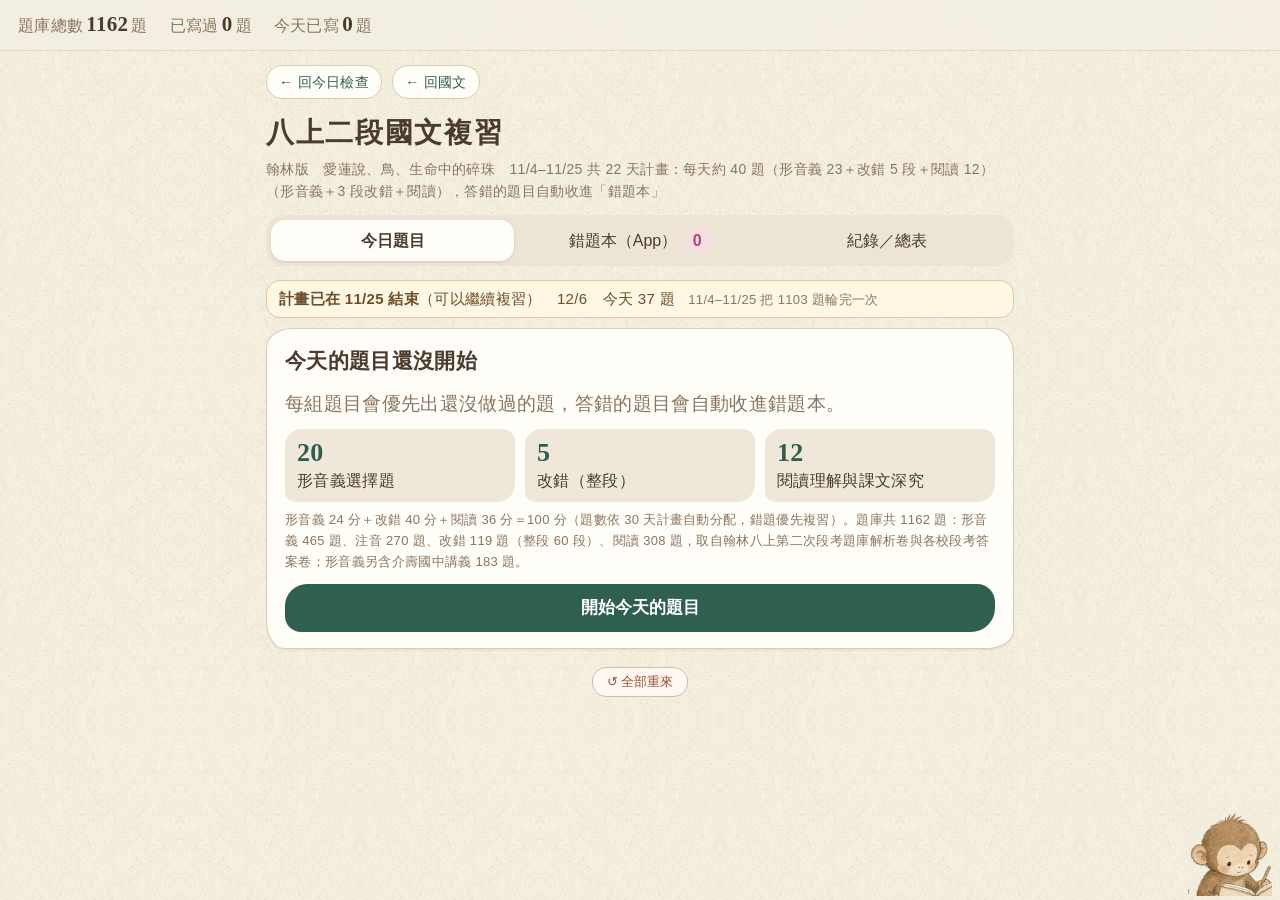
==== commit 04d3611f: "形音義：刪除 KJ-NI-034「拳」著腿，講義題 184→183 Doc 決定移除該題；僅 2026-11-14 由 20 改 19，其餘日期不動。 同步 bump questions.js ver" ====
--- a/review/index.html
+++ b/review/index.html
@@ -77,7 +77,7 @@
 </div>
 <img class="monkey" src="assets/monkey.png" alt="" onerror="this.style.display='none'">
 <div class="toast" id="toast"></div>
-<script src="questions.js?v=20261106a"></script>
+<script src="questions.js?v=20261106b"></script>
 <script>
 (function(){
 var EMB=/[?&]embed=1/.test(location.search);if(EMB)document.documentElement.classList.add('emb');
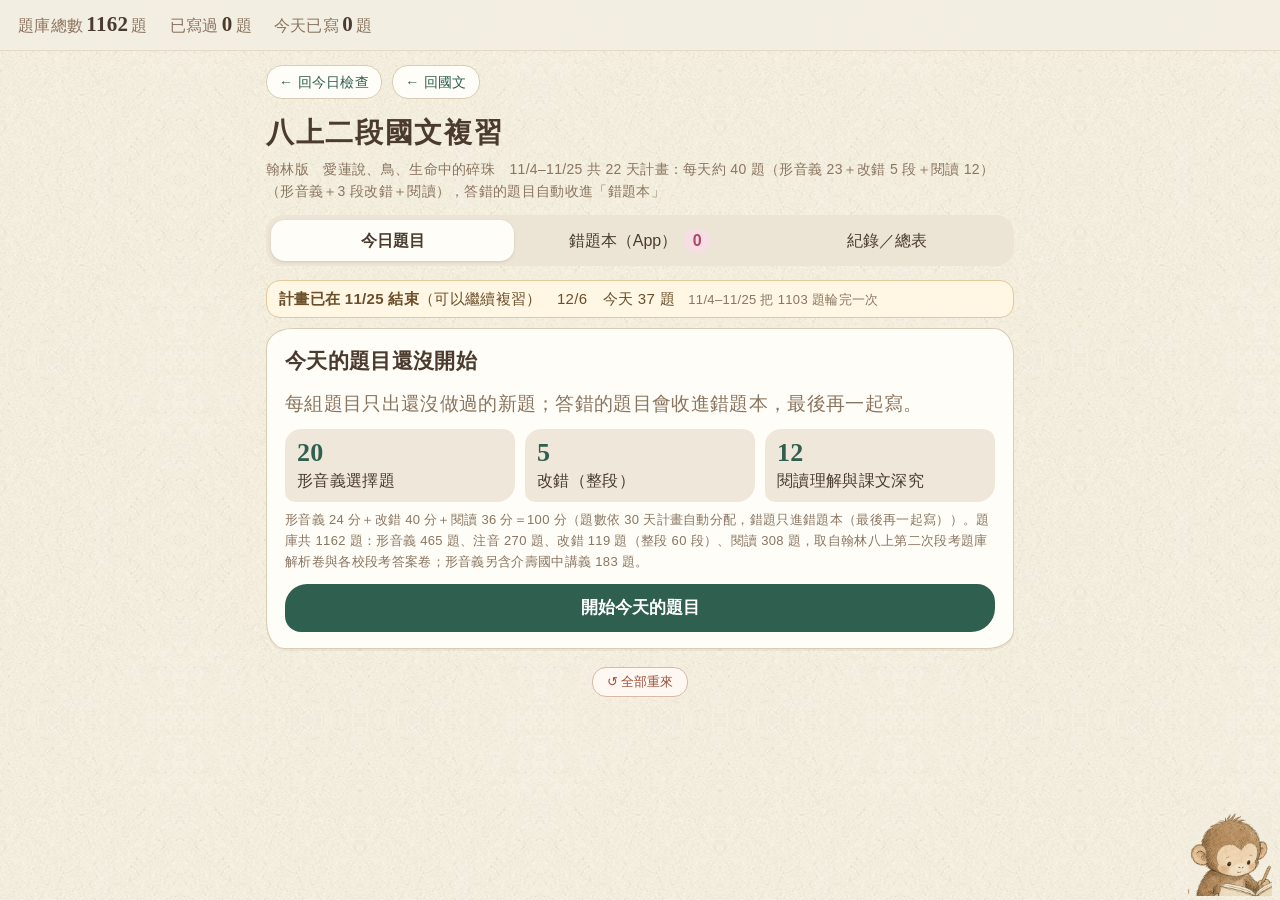
==== commit 73100c6a: "國文複習：錯題不回鍋每日練習；11/10 去近義題 - pickDay／handoutPick 只抽未做過的新題，不再錯題優先或 KJ due 回鍋；錯題本照常記錄 - 未開始的當日會重抽；已作答中／" ====
--- a/review/index.html
+++ b/review/index.html
@@ -109,7 +109,7 @@
 function hash(s){var h=2166136261;for(var i=0;i<s.length;i++){h^=s.charCodeAt(i);h=Math.imul(h,16777619)}return h>>>0}
 function rng(seed){return function(){seed=(seed*1664525+1013904223)>>>0;return seed/4294967296}}
 
-/* ---- 今日 30 題：優先沒做過，其次最少做過 ---- */
+/* ---- 今日題目：只抽還沒做過的新題（錯題不回鍋） ---- */
 var DAYS=22,PSTART='2026-11-04',PEND='2026-11-25',MINS=[8,5,10],CAPS=[23,5,12],WTS=[24,40,36];
 /* ---- 2026-11-05 起：李老師當日題目（data/chinese/<date>.json）併入複習，一次作答、一次計分、一次回報 ---- */
 var MERGE_FROM='2026-11-05';
@@ -137,18 +137,14 @@
 function wkend(d){var w=new Date(d+'T12:00:00').getDay();return w===0||w===6}
 function hCount(d){return HSCH[d]?HSCH[d].length:wkend(d)?20:8}
 function handoutPick(date){if(date<HANDOUT_FROM||date>PEND||!hOK())return null;
- var prog=LS.get(K.prog,{}),days=LS.get(K.days,{}),served={},n=hCount(date),r=rng(hash('kj|'+date)),gap=date>HEND?1:2;
+ /* 2026-11-10：錯題不再回鍋每日練習（累積錯題本，最後再一起寫）；只抽未做過的講義題 */
+ var prog=LS.get(K.prog,{}),days=LS.get(K.days,{}),served={},n=hCount(date),r=rng(hash('kj|'+date));
  Object.keys(days).forEach(function(k){var x=days[k];if(k<date&&x&&x.ids)x.ids.forEach(function(i){if(isKJ(BY[i]))served[i]=1})});
- var pend=[];Object.keys(HSCH).sort().forEach(function(k){if(k<=date)HSCH[k].forEach(function(i){if(!served[i])pend.push(i)})});
- var due=HQS.filter(function(q){var g=prog[q.id];return g&&g.seen&&g.lastOk===false&&g.last&&dnum(g.last,date)>=gap}).sort(function(a,b){var x=prog[a.id].last,y=prog[b.id].last;return x<y?-1:x>y?1:a.id<b.id?-1:1}).map(function(q){return q.id});
- var unans=Object.keys(served).sort().filter(function(i){return !(prog[i]||{}).seen});
- var take=[],used={};function add(i){if(take.length<n&&!used[i]&&BY[i]){take.push(i);used[i]=1}}
- if(date<=HEND){due.slice(0,Math.min(3,n)).forEach(add);pend.forEach(add)}
- else if(date===HBUF){pend.forEach(add);due.forEach(add);unans.forEach(add)}
- else if(date<HMOCK){due.forEach(add);pend.forEach(add);unans.forEach(add)}
- else{due.slice(0,3).forEach(add);pend.forEach(add);unans.forEach(add)}
- if(take.length<n){var rest=HQS.filter(function(q){return !used[q.id]});rest.forEach(function(q){q._r=r()});
-  rest.sort(function(a,b){var pa=prog[a.id]||{},pb=prog[b.id]||{},wa=pa.seen&&pa.correct<pa.seen?0:1,wb=pb.seen&&pb.correct<pb.seen?0:1;return wa-wb||(pa.seen||0)-(pb.seen||0)||a._r-b._r});
+ var pend=[];Object.keys(HSCH).sort().forEach(function(k){if(k<=date)HSCH[k].forEach(function(i){if(!served[i]&&!(prog[i]||{}).seen)pend.push(i)})});
+ var take=[],used={};function add(i){if(take.length<n&&!used[i]&&BY[i]&&!(prog[i]||{}).seen){take.push(i);used[i]=1}}
+ pend.forEach(add);
+ if(take.length<n){var rest=HQS.filter(function(q){return !used[q.id]&&!(prog[q.id]||{}).seen});rest.forEach(function(q){q._r=r()});
+  rest.sort(function(a,b){return a._r-b._r});
   var L={},ord=[];rest.forEach(function(q){(L[q.lesson]=L[q.lesson]||[]).push(q.id)});var ks=Object.keys(L).sort();
   for(var j=0;ord.length<rest.length;j++)ks.forEach(function(k){if(L[k][j])ord.push(L[k][j])});ord.forEach(add)}
  return take}
@@ -163,20 +159,24 @@
 ensureStart();
 function dayN(d){return dnum(PSTART,d)+1}
 function pickDay(date,keep0){var prog=LS.get(K.prog,{}),r=rng(hash(date)),used={},ids=[],sections=[];
- var M=mergedFor(date),CP=M?MERGE_CAPS:CAPS,weak=LS.get(K.weak,{}),n0=dayN(date),left=n0<1?DAYS:Math.max(1,DAYS-n0+1);
+ var M=mergedFor(date),CP=M?MERGE_CAPS:CAPS,n0=dayN(date),left=n0<1?DAYS:Math.max(1,DAYS-n0+1);
  PLAN.forEach(function(p,pi){var pool=QS.filter(function(q){return drawable(p,q)});
-  var unseen=pool.filter(function(q){return !(prog[q.id]||{}).seen}).length,need=n0>DAYS?(M?CP[pi]:[20,5,12][pi]):Math.min(CP[pi],Math.max(Math.min(MINS[pi],CP[pi]),Math.ceil(unseen/left)));if(pi===1)need=M?CP[1]:5;
-  var wrongs=pool.filter(function(q){var g=prog[q.id];return g&&g.seen&&g.lastOk===false&&g.last!==date}).map(function(q){return q.id}).slice(0,pi===1?1:M?Math.min(3,need):3);
-  pool.forEach(function(q){q._r=r();q._w=q.type==='passage'?q.errors.filter(function(e){return weak[e.right]||weak[e.wrong]}).length:0});
-  pool.sort(function(a,b){var sa=(prog[a.id]||{}).seen||0,sb=(prog[b.id]||{}).seen||0;return sa-sb||b._w-a._w||a._r-b._r});
-  var H=pi===0?(keep0||handoutPick(date)):null;if(H){var take=H.slice();take.forEach(function(i){used[i]=1})}else{var take=[];wrongs.forEach(function(id){take.push(id);used[id]=1});for(var i=0;i<pool.length&&take.length<need;i++){var q=pool[i];if(used[q.id])continue;take.push(q.id);used[q.id]=1}
-  for(i=0;i<pool.length&&take.length<need;i++){if(!used[pool[i].id]){take.push(pool[i].id);used[pool[i].id]=1}}}
+  /* 2026-11-10：每日只抽未做過的新題；錯題只進錯題本、不回鍋 */
+  var fresh=pool.filter(function(q){return !(prog[q.id]||{}).seen});
+  var unseen=fresh.length,need=n0>DAYS?(M?CP[pi]:[20,5,12][pi]):Math.min(CP[pi],Math.max(Math.min(MINS[pi],CP[pi]),Math.ceil(unseen/left)));if(pi===1)need=M?CP[1]:5;
+  fresh.forEach(function(q){q._r=r()});
+  fresh.sort(function(a,b){return a._r-b._r});
+  var H=pi===0?(keep0||handoutPick(date)):null;if(H){var take=H.slice();take.forEach(function(i){used[i]=1})}else{var take=[];for(var i=0;i<fresh.length&&take.length<need;i++){var q=fresh[i];if(used[q.id])continue;take.push(q.id);used[q.id]=1}}
   sections.push(M?{name:p[0],ids:take,w:MERGE_WTS.review[pi],topic:['形音義','改錯','閱讀'][pi]}:{name:p[0],ids:take,w:WTS[pi]});ids=ids.concat(take)});
  var X={};if(M){var rd=sections[2];rd.ids=rd.ids.concat(M.daily.map(function(q){return q.id}));rd.daily=M.daily.length;if(M.story.length)sections.push({name:'故事小測',kind:'story',topic:'故事小測',ids:M.story.map(function(q){return q.id}),w:MERGE_WTS.story});else rd.w+=MERGE_WTS.story;
   ids=[];sections.forEach(function(s){ids=ids.concat(s.ids)});X={merged:true,layout:2,dq:M}}
  if(date>=HANDOUT_FROM&&hOK())X.hv=1;return Object.assign(X,{date:date,day:dayN(date),trial:dayN(date)<1,sections:sections,ids:ids,cur:{},first:null,rounds:[],submitted:false,done:false,started:false,created_at:nowIso()})}
 function getDay(){var days=LS.get(K.days,{}),d=today(),x=days[d];if(x&&x.dq)regQs(x.dq);
- if(!x||(mergedFor(d)&&!x.dq&&!x.f1&&!x.first)){days[d]=pickDay(d,x&&d>=HANDOUT_FROM&&x.sections&&x.sections[0]?x.sections[0].ids:null);LS.set(K.days,days);regQs(days[d].dq)}return days[d]}
+ var unstarted=x&&!x.started&&!x.first&&!x.f1&&!x.done&&!x.submitted;
+ var needMerge=mergedFor(d)&&(!x||(!x.dq&&!x.f1&&!x.first));
+ /* 未開始的日子重抽（不含錯題回鍋）；已作答中／已完成則不動，避免洗掉進度。storage key／schema 不變 */
+ if(!x||needMerge||unstarted){var keep0=(x&&x.started&&d>=HANDOUT_FROM&&x.sections&&x.sections[0])?x.sections[0].ids:null;
+  days[d]=pickDay(d,keep0);LS.set(K.days,days);regQs(days[d].dq)}return days[d]}
 function saveDay(st){var days=LS.get(K.days,{});days[st.date]=st;LS.set(K.days,days)}
 
 /* ---- 錯題本相容格式（模擬原 App roby-wrongbook 的欄位）---- */
@@ -201,8 +201,8 @@
 function todayView(v){var st=getDay();repairDay(st);if(EMB&&!st.started){st.started=true;saveDay(st)}
  var N0=dayN(st.date);v.insertAdjacentHTML('beforeend','<div class="daybar"><b>'+(N0<1?'計畫 '+md(PSTART)+' 開始，還有 '+(1-N0)+' 天</b>（今天是試做，不算在 22 天計畫裡）':N0>DAYS?'計畫已在 '+md(PEND)+' 結束</b>（可以繼續複習）':'第 '+N0+' / '+DAYS+' 天</b>')+'　'+md(st.date)+'　今天 '+st.ids.length+' 題'+(st.f1||st.first?'・已完成 '+Object.keys(st.first||st.f1).length+' 題':'')+'<span class="small">　'+md(PSTART)+'–'+md(PEND)+' 把 '+POOLV().length+' 題輪完一次</span></div>');
  if(!st.started){var cnt={};TOPICS.forEach(function(t){cnt[t]=QV().filter(function(q){return q.topic===t}).length});
-  v.innerHTML+='<div class="card"><h2 class="serif">今天的題目還沒開始</h2><div class="small" style="font-size:19px">每組題目會優先出還沒做過的題，答錯的題目會自動收進錯題本。</div><div class="grid3">'+
-  st.sections.map(function(s){return '<div class="stat"><div class="big">'+s.ids.length+'</div>'+s.name+'</div>'}).join('')+'</div><div class="small">'+(st.dq?st.sections.map(function(s){return s.name+' '+s.w+' 分'}).join('＋')+'＝100 分（先讀小故事再寫故事小測；':'形音義 24 分＋改錯 40 分＋閱讀 36 分＝100 分（')+'題數依 30 天計畫自動分配，錯題優先複習）。題庫共 '+QV().length+' 題：形音義 '+cnt['形音義']+' 題、注音 '+cnt['注音']+' 題、改錯 '+cnt['改錯']+' 題（整段 '+QS.filter(function(q){return q.type==='passage'}).length+' 段）、閱讀 '+cnt['閱讀']+' 題，取自翰林八上第二次段考題庫解析卷與各校段考答案卷'+(hOn()?'；形音義另含'+HLAB+' '+HQS.length+' 題':'')+'。</div><button class="btn" id="go">開始今天的題目</button></div>';
+  v.innerHTML+='<div class="card"><h2 class="serif">今天的題目還沒開始</h2><div class="small" style="font-size:19px">每組題目只出還沒做過的新題；答錯的題目會收進錯題本，最後再一起寫。</div><div class="grid3">'+
+  st.sections.map(function(s){return '<div class="stat"><div class="big">'+s.ids.length+'</div>'+s.name+'</div>'}).join('')+'</div><div class="small">'+(st.dq?st.sections.map(function(s){return s.name+' '+s.w+' 分'}).join('＋')+'＝100 分（先讀小故事再寫故事小測；':'形音義 24 分＋改錯 40 分＋閱讀 36 分＝100 分（')+'題數依 30 天計畫自動分配，錯題只進錯題本（最後再一起寫））。題庫共 '+QV().length+' 題：形音義 '+cnt['形音義']+' 題、注音 '+cnt['注音']+' 題、改錯 '+cnt['改錯']+' 題（整段 '+QS.filter(function(q){return q.type==='passage'}).length+' 段）、閱讀 '+cnt['閱讀']+' 題，取自翰林八上第二次段考題庫解析卷與各校段考答案卷'+(hOn()?'；形音義另含'+HLAB+' '+HQS.length+' 題':'')+'。</div><button class="btn" id="go">開始今天的題目</button></div>';
   $('#go').onclick=function(){st.started=true;saveDay(st);render()};return}
  if(st.done){var sc=st.score;v.innerHTML+='<div class="card" style="text-align:center"><h2 class="serif">今天的題目完成了！</h2><div class="score '+cls(sc)+'">'+sc+' 分</div><div>第一次答對 '+st.first_correct+' 題・答錯 '+(st.ids.length-st.first_correct)+' 題（已全部訂正）</div><div class="small">錯題已寫入錯題本（topic 分類：形音義／注音／改錯／閱讀）</div><button class="btn ghost" id="rev">回顧今天的題目</button></div>';
   $('#rev').onclick=function(){st._review=!st._review;drawQs(v,st,true)};return}
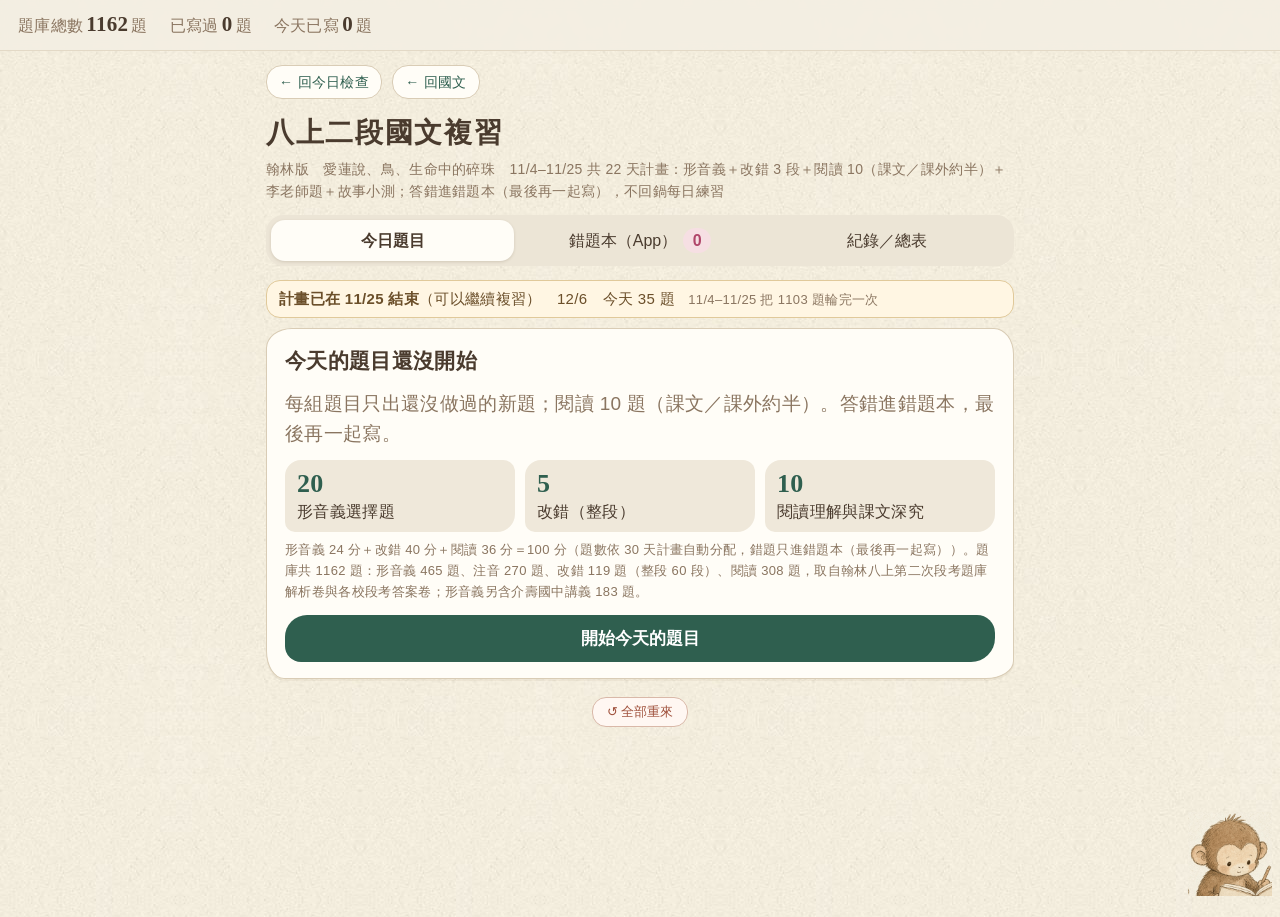
==== commit 050ae582: "框題閱讀改每天 10 題（課文／課外約半），排除油桐與李老師撞題 - MERGE_CAPS 閱讀 5→10；只抽未做過；混課文與課外、同日避同幹 - frame-block.js 排除 records" ====
--- a/review/index.html
+++ b/review/index.html
@@ -69,7 +69,7 @@
 <div class="top"><div><span>題庫總數</span><b id="sTotal">0</b><span>題</span></div><div><span>已寫過</span><b id="sSeen">0</b><span>題</span></div><div><span>今天已寫</span><b id="sToday">0</b><span>題</span></div></div>
 <div class="wrap">
  <div class="back"><a href="../index.html#check">← 回今日檢查</a><a href="../index.html#chinese">← 回國文</a></div><h1>八上二段國文複習</h1>
- <p class="lead">翰林版　愛蓮說、鳥、生命中的碎珠　11/4–11/25 共 22 天計畫：每天約 40 題（形音義 23＋改錯 5 段＋閱讀 12）（形音義＋3 段改錯＋閱讀），答錯的題目自動收進「錯題本」</p>
+ <p class="lead">翰林版　愛蓮說、鳥、生命中的碎珠　11/4–11/25 共 22 天計畫：形音義＋改錯 3 段＋閱讀 10（課文／課外約半）＋李老師題＋故事小測；答錯進錯題本（最後再一起寫），不回鍋每日練習</p>
  <div class="tabs"><button data-t="today" class="on">今日題目</button><button data-t="wrong" id="toWb">錯題本（App）<span class="badge" id="wbBadge">0</span></button><button data-t="log">紀錄／總表</button></div>
  <div id="view"></div>
  <div id="sendst" class="small sendst"></div>
@@ -78,6 +78,7 @@
 <img class="monkey" src="assets/monkey.png" alt="" onerror="this.style.display='none'">
 <div class="toast" id="toast"></div>
 <script src="questions.js?v=20261106b"></script>
+<script src="frame-block.js?v=20261110a"></script>
 <script>
 (function(){
 var EMB=/[?&]embed=1/.test(location.search);if(EMB)document.documentElement.classList.add('emb');
@@ -110,10 +111,10 @@
 function rng(seed){return function(){seed=(seed*1664525+1013904223)>>>0;return seed/4294967296}}
 
 /* ---- 今日題目：只抽還沒做過的新題（錯題不回鍋） ---- */
-var DAYS=22,PSTART='2026-11-04',PEND='2026-11-25',MINS=[8,5,10],CAPS=[23,5,12],WTS=[24,40,36];
+var DAYS=22,PSTART='2026-11-04',PEND='2026-11-25',MINS=[8,5,10],CAPS=[23,5,10],WTS=[24,40,36];
 /* ---- 2026-11-05 起：李老師當日題目（data/chinese/<date>.json）併入複習，一次作答、一次計分、一次回報 ---- */
 var MERGE_FROM='2026-11-05';
-var MERGE_CAPS=[8,3,5];/* 合併日 形音義／改錯（段）／閱讀（本身，不含李老師）題數上限；再加李老師約 11–13 題＋故事小測 3 題 ≈ 30 題 */
+var MERGE_CAPS=[8,3,10];/* 合併日 形音義／改錯（段）／閱讀（本身，不含李老師）；2026-11-10 起閱讀 10（課文＋課外約半）；再加李老師約 9–13＋故事小測 3 */
 var MERGE_WTS={story:12,review:[20,28,40]};/* 合併日配分：形音義／改錯／閱讀理解與課文深究（含李老師的題目）＋故事小測（最後），總和 100 */
 var DAILY=null;
 function cvAns(a,o){if(typeof a==='number')return a;var t=String(a==null?'':a).trim().toUpperCase(),i='ABCDEFGH'.indexOf(t.charAt(0));if(t.length===1&&i>=0)return i;var m=t.match(/^\(?([A-H])[).．、\s]/);if(m)return 'ABCDEFGH'.indexOf(m[1]);if(/^\d+$/.test(t))return +t-1;return (o||[]).map(function(x){return String(x).trim()}).indexOf(String(a).trim())}
@@ -158,15 +159,33 @@
 function ensureStart(){var pl=LS.get(K.plan,null);if(!pl||pl.startDate!==PSTART||pl.endDate!==PEND)LS.set(K.plan,{startDate:PSTART,endDate:PEND,days:DAYS,set_at:nowIso(),prev:pl||null})}
 ensureStart();
 function dayN(d){return dnum(PSTART,d)+1}
-function pickDay(date,keep0){var prog=LS.get(K.prog,{}),r=rng(hash(date)),used={},ids=[],sections=[];
+function stemKey(q){var s=String((q&&q.question)||'').replace(/[\s「」『』【】（）\(\)\[\]：:，,。．\.、？\?！!；;]/g,'');return s.slice(0,70)}
+function frameBlockSet(date){var B=window.CR_FRAME_BLOCK||{ids:[],stems:[]},o={ids:{},stems:{}};
+ (B.ids||[]).forEach(function(i){o.ids[i]=1});(B.stems||[]).forEach(function(s){if(s)o.stems[s]=1});
+ var M=mergedFor(date||today());if(M)M.daily.forEach(function(q){if(q.orig)o.ids[q.orig]=1;if(q.id)o.ids[q.id]=1;var sk=stemKey(q);if(sk)o.stems[sk]=1});
+ return o}
+function isCoreLesson(L){return L==='愛蓮說'||L==='鳥'||L==='生命的碎珠'||L==='生命中的碎珠'}
+function pickReading(fresh,need,r,used){var core=[],extra=[],other=[];
+ fresh.forEach(function(q){if(used[q.id])return;if(isCoreLesson(q.lesson))core.push(q);else if(q.lesson==='課外閱讀')extra.push(q);else other.push(q)});
+ [core,extra,other].forEach(function(a){a.forEach(function(q){q._r=r()});a.sort(function(a,b){return a._r-b._r})});
+ var wantC=Math.ceil(need/2),wantE=need-wantC,take=[],seenStem={};
+ function tryAdd(arr,limit){var n=0;for(var i=0;i<arr.length&&n<limit&&take.length<need;i++){var q=arr[i],sk=stemKey(q);if(used[q.id]||seenStem[sk])continue;take.push(q.id);used[q.id]=1;if(sk)seenStem[sk]=1;n++}return n}
+ tryAdd(core,wantC);tryAdd(extra,wantE);
+ if(take.length<need)tryAdd(core,need-take.length);
+ if(take.length<need)tryAdd(extra,need-take.length);
+ if(take.length<need)tryAdd(other,need-take.length);
+ return take}
+function pickDay(date,keep0){var prog=LS.get(K.prog,{}),r=rng(hash(date)),used={},ids=[],sections=[],FB=frameBlockSet(date);
  var M=mergedFor(date),CP=M?MERGE_CAPS:CAPS,n0=dayN(date),left=n0<1?DAYS:Math.max(1,DAYS-n0+1);
  PLAN.forEach(function(p,pi){var pool=QS.filter(function(q){return drawable(p,q)});
-  /* 2026-11-10：每日只抽未做過的新題；錯題只進錯題本、不回鍋 */
-  var fresh=pool.filter(function(q){return !(prog[q.id]||{}).seen});
-  var unseen=fresh.length,need=n0>DAYS?(M?CP[pi]:[20,5,12][pi]):Math.min(CP[pi],Math.max(Math.min(MINS[pi],CP[pi]),Math.ceil(unseen/left)));if(pi===1)need=M?CP[1]:5;
-  fresh.forEach(function(q){q._r=r()});
-  fresh.sort(function(a,b){return a._r-b._r});
-  var H=pi===0?(keep0||handoutPick(date)):null;if(H){var take=H.slice();take.forEach(function(i){used[i]=1})}else{var take=[];for(var i=0;i<fresh.length&&take.length<need;i++){var q=fresh[i];if(used[q.id])continue;take.push(q.id);used[q.id]=1}}
+  /* 每日只抽未做過的新題；錯題不回鍋；閱讀排除油桐超範圍、李老師／records 撞題與同幹別名，並混課文／課外 */
+  var fresh=pool.filter(function(q){if((prog[q.id]||{}).seen)return false;if(pi===2){if(FB.ids[q.id])return false;var sk=stemKey(q);if(sk&&FB.stems[sk])return false}return true});
+  var unseen=fresh.length,need=n0>DAYS?(M?CP[pi]:[20,5,10][pi]):Math.min(CP[pi],Math.max(Math.min(MINS[pi],CP[pi]),Math.ceil(unseen/left)));
+  if(pi===1)need=M?CP[1]:5;if(pi===2)need=CP[2];
+  var H=pi===0?(keep0||handoutPick(date)):null,take;
+  if(H){take=H.slice();take.forEach(function(i){used[i]=1})}
+  else if(pi===2){take=pickReading(fresh,need,r,used)}
+  else{fresh.forEach(function(q){q._r=r()});fresh.sort(function(a,b){return a._r-b._r});take=[];for(var i=0;i<fresh.length&&take.length<need;i++){var q=fresh[i];if(used[q.id])continue;take.push(q.id);used[q.id]=1}}
   sections.push(M?{name:p[0],ids:take,w:MERGE_WTS.review[pi],topic:['形音義','改錯','閱讀'][pi]}:{name:p[0],ids:take,w:WTS[pi]});ids=ids.concat(take)});
  var X={};if(M){var rd=sections[2];rd.ids=rd.ids.concat(M.daily.map(function(q){return q.id}));rd.daily=M.daily.length;if(M.story.length)sections.push({name:'故事小測',kind:'story',topic:'故事小測',ids:M.story.map(function(q){return q.id}),w:MERGE_WTS.story});else rd.w+=MERGE_WTS.story;
   ids=[];sections.forEach(function(s){ids=ids.concat(s.ids)});X={merged:true,layout:2,dq:M}}
@@ -174,8 +193,9 @@
 function getDay(){var days=LS.get(K.days,{}),d=today(),x=days[d];if(x&&x.dq)regQs(x.dq);
  var unstarted=x&&!x.started&&!x.first&&!x.f1&&!x.done&&!x.submitted;
  var needMerge=mergedFor(d)&&(!x||(!x.dq&&!x.f1&&!x.first));
- /* 未開始的日子重抽（不含錯題回鍋）；已作答中／已完成則不動，避免洗掉進度。storage key／schema 不變 */
- if(!x||needMerge||unstarted){var keep0=(x&&x.started&&d>=HANDOUT_FROM&&x.sections&&x.sections[0])?x.sections[0].ids:null;
+ var needRead10=unstarted&&x&&x.sections&&x.sections[2]&&x.sections[2].ids&&x.sections[2].ids.length<(mergedFor(d)?MERGE_CAPS[2]:CAPS[2]);
+ /* 未開始（或閱讀題數未達 10）重抽；已作答中／已完成則不動。storage key／schema 不變 */
+ if(!x||needMerge||unstarted||needRead10){var keep0=(x&&x.started&&d>=HANDOUT_FROM&&x.sections&&x.sections[0])?x.sections[0].ids:null;
   days[d]=pickDay(d,keep0);LS.set(K.days,days);regQs(days[d].dq)}return days[d]}
 function saveDay(st){var days=LS.get(K.days,{});days[st.date]=st;LS.set(K.days,days)}
 
@@ -201,7 +221,7 @@
 function todayView(v){var st=getDay();repairDay(st);if(EMB&&!st.started){st.started=true;saveDay(st)}
  var N0=dayN(st.date);v.insertAdjacentHTML('beforeend','<div class="daybar"><b>'+(N0<1?'計畫 '+md(PSTART)+' 開始，還有 '+(1-N0)+' 天</b>（今天是試做，不算在 22 天計畫裡）':N0>DAYS?'計畫已在 '+md(PEND)+' 結束</b>（可以繼續複習）':'第 '+N0+' / '+DAYS+' 天</b>')+'　'+md(st.date)+'　今天 '+st.ids.length+' 題'+(st.f1||st.first?'・已完成 '+Object.keys(st.first||st.f1).length+' 題':'')+'<span class="small">　'+md(PSTART)+'–'+md(PEND)+' 把 '+POOLV().length+' 題輪完一次</span></div>');
  if(!st.started){var cnt={};TOPICS.forEach(function(t){cnt[t]=QV().filter(function(q){return q.topic===t}).length});
-  v.innerHTML+='<div class="card"><h2 class="serif">今天的題目還沒開始</h2><div class="small" style="font-size:19px">每組題目只出還沒做過的新題；答錯的題目會收進錯題本，最後再一起寫。</div><div class="grid3">'+
+  v.innerHTML+='<div class="card"><h2 class="serif">今天的題目還沒開始</h2><div class="small" style="font-size:19px">每組題目只出還沒做過的新題；閱讀 10 題（課文／課外約半）。答錯進錯題本，最後再一起寫。</div><div class="grid3">'+
   st.sections.map(function(s){return '<div class="stat"><div class="big">'+s.ids.length+'</div>'+s.name+'</div>'}).join('')+'</div><div class="small">'+(st.dq?st.sections.map(function(s){return s.name+' '+s.w+' 分'}).join('＋')+'＝100 分（先讀小故事再寫故事小測；':'形音義 24 分＋改錯 40 分＋閱讀 36 分＝100 分（')+'題數依 30 天計畫自動分配，錯題只進錯題本（最後再一起寫））。題庫共 '+QV().length+' 題：形音義 '+cnt['形音義']+' 題、注音 '+cnt['注音']+' 題、改錯 '+cnt['改錯']+' 題（整段 '+QS.filter(function(q){return q.type==='passage'}).length+' 段）、閱讀 '+cnt['閱讀']+' 題，取自翰林八上第二次段考題庫解析卷與各校段考答案卷'+(hOn()?'；形音義另含'+HLAB+' '+HQS.length+' 題':'')+'。</div><button class="btn" id="go">開始今天的題目</button></div>';
   $('#go').onclick=function(){st.started=true;saveDay(st);render()};return}
  if(st.done){var sc=st.score;v.innerHTML+='<div class="card" style="text-align:center"><h2 class="serif">今天的題目完成了！</h2><div class="score '+cls(sc)+'">'+sc+' 分</div><div>第一次答對 '+st.first_correct+' 題・答錯 '+(st.ids.length-st.first_correct)+' 題（已全部訂正）</div><div class="small">錯題已寫入錯題本（topic 分類：形音義／注音／改錯／閱讀）</div><button class="btn ghost" id="rev">回顧今天的題目</button></div>';
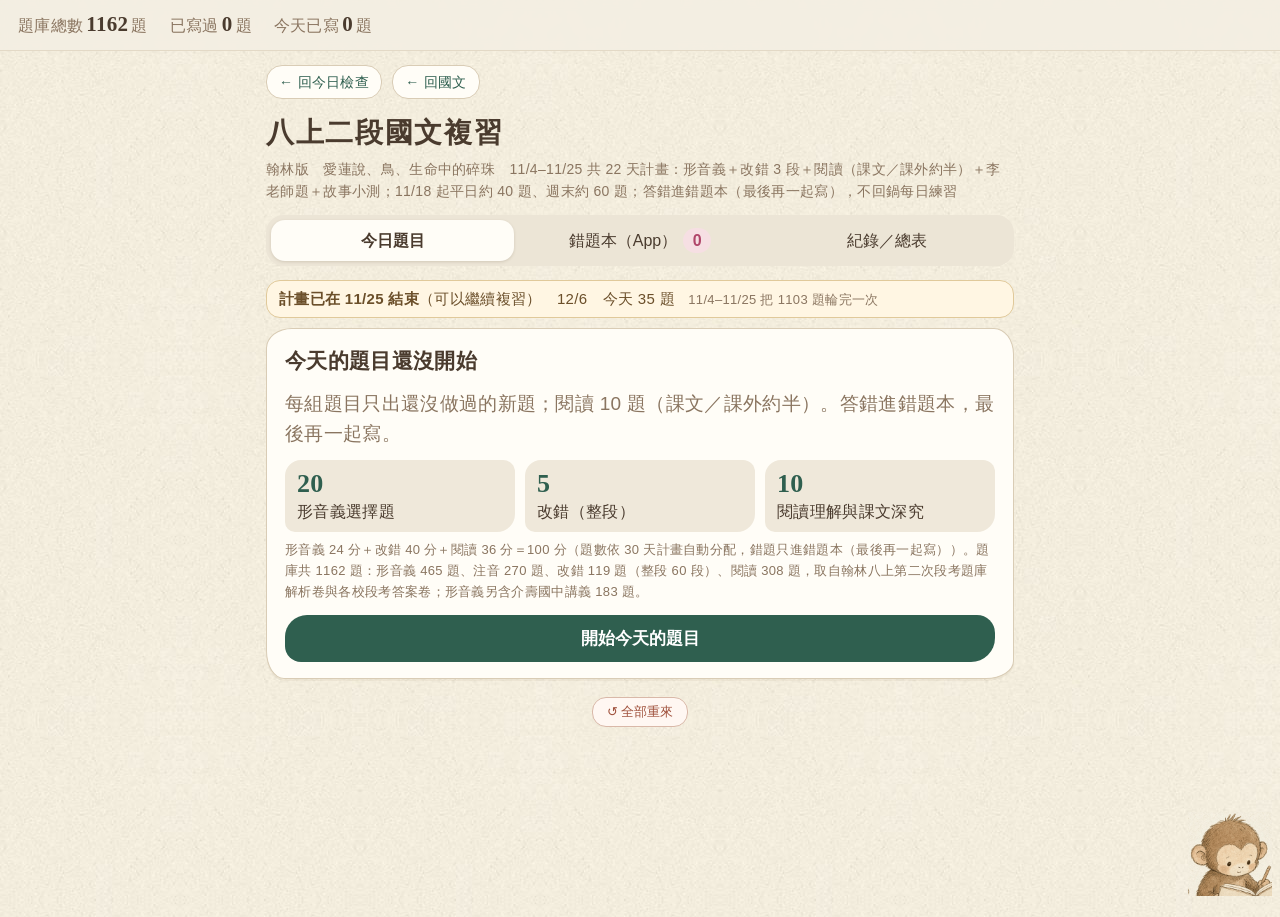
==== commit db3c27c9: "11/18 起框題加量：平日形音義 9／閱讀 13，週末 24／14，改錯仍 3；講義課表提前抽後續題，錯題不回鍋；sw v202611172355" ====
--- a/review/index.html
+++ b/review/index.html
@@ -69,7 +69,7 @@
 <div class="top"><div><span>題庫總數</span><b id="sTotal">0</b><span>題</span></div><div><span>已寫過</span><b id="sSeen">0</b><span>題</span></div><div><span>今天已寫</span><b id="sToday">0</b><span>題</span></div></div>
 <div class="wrap">
  <div class="back"><a href="../index.html#check">← 回今日檢查</a><a href="../index.html#chinese">← 回國文</a></div><h1>八上二段國文複習</h1>
- <p class="lead">翰林版　愛蓮說、鳥、生命中的碎珠　11/4–11/25 共 22 天計畫：形音義＋改錯 3 段＋閱讀 10（課文／課外約半）＋李老師題＋故事小測；答錯進錯題本（最後再一起寫），不回鍋每日練習</p>
+ <p class="lead">翰林版　愛蓮說、鳥、生命中的碎珠　11/4–11/25 共 22 天計畫：形音義＋改錯 3 段＋閱讀（課文／課外約半）＋李老師題＋故事小測；11/18 起平日約 40 題、週末約 60 題；答錯進錯題本（最後再一起寫），不回鍋每日練習</p>
  <div class="tabs"><button data-t="today" class="on">今日題目</button><button data-t="wrong" id="toWb">錯題本（App）<span class="badge" id="wbBadge">0</span></button><button data-t="log">紀錄／總表</button></div>
  <div id="view"></div>
  <div id="sendst" class="small sendst"></div>
@@ -114,7 +114,7 @@
 var DAYS=22,PSTART='2026-11-04',PEND='2026-11-25',MINS=[8,5,10],CAPS=[23,5,10],WTS=[24,40,36];
 /* ---- 2026-11-05 起：李老師當日題目（data/chinese/<date>.json）併入複習，一次作答、一次計分、一次回報 ---- */
 var MERGE_FROM='2026-11-05';
-var MERGE_CAPS=[8,3,10];/* 合併日 形音義／改錯（段）／閱讀（本身，不含李老師）；2026-11-10 起閱讀 10（課文＋課外約半）；再加李老師約 9–13＋故事小測 3 */
+var MERGE_CAPS=[8,3,10];/* 11/18 前：形音義／改錯（段）／閱讀（本身，不含李老師）。11/18 起見 mergeCaps()：平日 [9,3,13]、週末 [24,3,14]；再加李老師約 12／16＋故事小測 3 */
 var MERGE_WTS={story:12,review:[20,28,40]};/* 合併日配分：形音義／改錯／閱讀理解與課文深究（含李老師的題目）＋故事小測（最後），總和 100 */
 var DAILY=null;
 function cvAns(a,o){if(typeof a==='number')return a;var t=String(a==null?'':a).trim().toUpperCase(),i='ABCDEFGH'.indexOf(t.charAt(0));if(t.length===1&&i>=0)return i;var m=t.match(/^\(?([A-H])[).．、\s]/);if(m)return 'ABCDEFGH'.indexOf(m[1]);if(/^\d+$/.test(t))return +t-1;return (o||[]).map(function(x){return String(x).trim()}).indexOf(String(a).trim())}
@@ -136,14 +136,17 @@
 var HQS=QS.filter(isKJ);
 function hOK(){return !!(HSCH&&HQS.length&&Object.keys(HSCH).length&&Object.keys(HSCH).every(function(d){return HSCH[d].every(function(i){return isKJ(BY[i])})}))}
 function wkend(d){var w=new Date(d+'T12:00:00').getDay();return w===0||w===6}
-function hCount(d){return HSCH[d]?HSCH[d].length:wkend(d)?20:8}
+var BOOST_FROM='2026-11-18';
+function mergeCaps(d){return d>=BOOST_FROM?(wkend(d)?[24,3,14]:[9,3,13]):MERGE_CAPS}
+function hCount(d){return d>=BOOST_FROM?(wkend(d)?24:9):(HSCH[d]?HSCH[d].length:wkend(d)?20:8)}
 function handoutPick(date){if(date<HANDOUT_FROM||date>PEND||!hOK())return null;
  /* 2026-11-10：錯題不再回鍋每日練習（累積錯題本，最後再一起寫）；只抽未做過的講義題 */
  var prog=LS.get(K.prog,{}),days=LS.get(K.days,{}),served={},n=hCount(date),r=rng(hash('kj|'+date));
  Object.keys(days).forEach(function(k){var x=days[k];if(k<date&&x&&x.ids)x.ids.forEach(function(i){if(isKJ(BY[i]))served[i]=1})});
- var pend=[];Object.keys(HSCH).sort().forEach(function(k){if(k<=date)HSCH[k].forEach(function(i){if(!served[i]&&!(prog[i]||{}).seen)pend.push(i)})});
+ var due=[],up=[];Object.keys(HSCH).sort().forEach(function(k){HSCH[k].forEach(function(i){if(!served[i]&&!(prog[i]||{}).seen)(k<=date?due:up).push(i)})});
  var take=[],used={};function add(i){if(take.length<n&&!used[i]&&BY[i]&&!(prog[i]||{}).seen){take.push(i);used[i]=1}}
- pend.forEach(add);
+ /* 先補今日以前的課表欠帳，再提前抽後續課表，讓 22 天講義進度加快；錯題不回鍋 */
+ due.forEach(add);up.forEach(add);
  if(take.length<n){var rest=HQS.filter(function(q){return !used[q.id]&&!(prog[q.id]||{}).seen});rest.forEach(function(q){q._r=r()});
   rest.sort(function(a,b){return a._r-b._r});
   var L={},ord=[];rest.forEach(function(q){(L[q.lesson]=L[q.lesson]||[]).push(q.id)});var ks=Object.keys(L).sort();
@@ -176,7 +179,7 @@
  if(take.length<need)tryAdd(other,need-take.length);
  return take}
 function pickDay(date,keep0){var prog=LS.get(K.prog,{}),r=rng(hash(date)),used={},ids=[],sections=[],FB=frameBlockSet(date);
- var M=mergedFor(date),CP=M?MERGE_CAPS:CAPS,n0=dayN(date),left=n0<1?DAYS:Math.max(1,DAYS-n0+1);
+ var M=mergedFor(date),CP=M?mergeCaps(date):CAPS,n0=dayN(date),left=n0<1?DAYS:Math.max(1,DAYS-n0+1);
  PLAN.forEach(function(p,pi){var pool=QS.filter(function(q){return drawable(p,q)});
   /* 每日只抽未做過的新題；錯題不回鍋；閱讀排除油桐超範圍、李老師／records 撞題與同幹別名，並混課文／課外 */
   var fresh=pool.filter(function(q){if((prog[q.id]||{}).seen)return false;if(pi===2){if(FB.ids[q.id])return false;var sk=stemKey(q);if(sk&&FB.stems[sk])return false}return true});
@@ -193,9 +196,9 @@
 function getDay(){var days=LS.get(K.days,{}),d=today(),x=days[d];if(x&&x.dq)regQs(x.dq);
  var unstarted=x&&!x.started&&!x.first&&!x.f1&&!x.done&&!x.submitted;
  var needMerge=mergedFor(d)&&(!x||(!x.dq&&!x.f1&&!x.first));
- var needRead10=unstarted&&x&&x.sections&&x.sections[2]&&x.sections[2].ids&&x.sections[2].ids.length<(mergedFor(d)?MERGE_CAPS[2]:CAPS[2]);
- /* 未開始（或閱讀題數未達 10）重抽；已作答中／已完成則不動。storage key／schema 不變 */
- if(!x||needMerge||unstarted||needRead10){var keep0=(x&&x.started&&d>=HANDOUT_FROM&&x.sections&&x.sections[0])?x.sections[0].ids:null;
+ var needReadN=unstarted&&x&&x.sections&&x.sections[2]&&x.sections[2].ids&&x.sections[2].ids.length<(mergedFor(d)?mergeCaps(d)[2]:CAPS[2]);
+ /* 未開始（或閱讀題數未達當日上限）重抽；已作答中／已完成則不動。storage key／schema 不變；11/18 起上限才提高 */
+ if(!x||needMerge||unstarted||needReadN){var keep0=(x&&x.started&&d>=HANDOUT_FROM&&x.sections&&x.sections[0])?x.sections[0].ids:null;
   days[d]=pickDay(d,keep0);LS.set(K.days,days);regQs(days[d].dq)}return days[d]}
 function saveDay(st){var days=LS.get(K.days,{});days[st.date]=st;LS.set(K.days,days)}
 
@@ -221,7 +224,7 @@
 function todayView(v){var st=getDay();repairDay(st);if(EMB&&!st.started){st.started=true;saveDay(st)}
  var N0=dayN(st.date);v.insertAdjacentHTML('beforeend','<div class="daybar"><b>'+(N0<1?'計畫 '+md(PSTART)+' 開始，還有 '+(1-N0)+' 天</b>（今天是試做，不算在 22 天計畫裡）':N0>DAYS?'計畫已在 '+md(PEND)+' 結束</b>（可以繼續複習）':'第 '+N0+' / '+DAYS+' 天</b>')+'　'+md(st.date)+'　今天 '+st.ids.length+' 題'+(st.f1||st.first?'・已完成 '+Object.keys(st.first||st.f1).length+' 題':'')+'<span class="small">　'+md(PSTART)+'–'+md(PEND)+' 把 '+POOLV().length+' 題輪完一次</span></div>');
  if(!st.started){var cnt={};TOPICS.forEach(function(t){cnt[t]=QV().filter(function(q){return q.topic===t}).length});
-  v.innerHTML+='<div class="card"><h2 class="serif">今天的題目還沒開始</h2><div class="small" style="font-size:19px">每組題目只出還沒做過的新題；閱讀 10 題（課文／課外約半）。答錯進錯題本，最後再一起寫。</div><div class="grid3">'+
+  v.innerHTML+='<div class="card"><h2 class="serif">今天的題目還沒開始</h2><div class="small" style="font-size:19px">每組題目只出還沒做過的新題；閱讀 '+ (mergedFor(st.date)?mergeCaps(st.date)[2]:CAPS[2]) +' 題（課文／課外約半）。答錯進錯題本，最後再一起寫。</div><div class="grid3">'+
   st.sections.map(function(s){return '<div class="stat"><div class="big">'+s.ids.length+'</div>'+s.name+'</div>'}).join('')+'</div><div class="small">'+(st.dq?st.sections.map(function(s){return s.name+' '+s.w+' 分'}).join('＋')+'＝100 分（先讀小故事再寫故事小測；':'形音義 24 分＋改錯 40 分＋閱讀 36 分＝100 分（')+'題數依 30 天計畫自動分配，錯題只進錯題本（最後再一起寫））。題庫共 '+QV().length+' 題：形音義 '+cnt['形音義']+' 題、注音 '+cnt['注音']+' 題、改錯 '+cnt['改錯']+' 題（整段 '+QS.filter(function(q){return q.type==='passage'}).length+' 段）、閱讀 '+cnt['閱讀']+' 題，取自翰林八上第二次段考題庫解析卷與各校段考答案卷'+(hOn()?'；形音義另含'+HLAB+' '+HQS.length+' 題':'')+'。</div><button class="btn" id="go">開始今天的題目</button></div>';
   $('#go').onclick=function(){st.started=true;saveDay(st);render()};return}
  if(st.done){var sc=st.score;v.innerHTML+='<div class="card" style="text-align:center"><h2 class="serif">今天的題目完成了！</h2><div class="score '+cls(sc)+'">'+sc+' 分</div><div>第一次答對 '+st.first_correct+' 題・答錯 '+(st.ids.length-st.first_correct)+' 題（已全部訂正）</div><div class="small">錯題已寫入錯題本（topic 分類：形音義／注音／改錯／閱讀）</div><button class="btn ghost" id="rev">回顧今天的題目</button></div>';
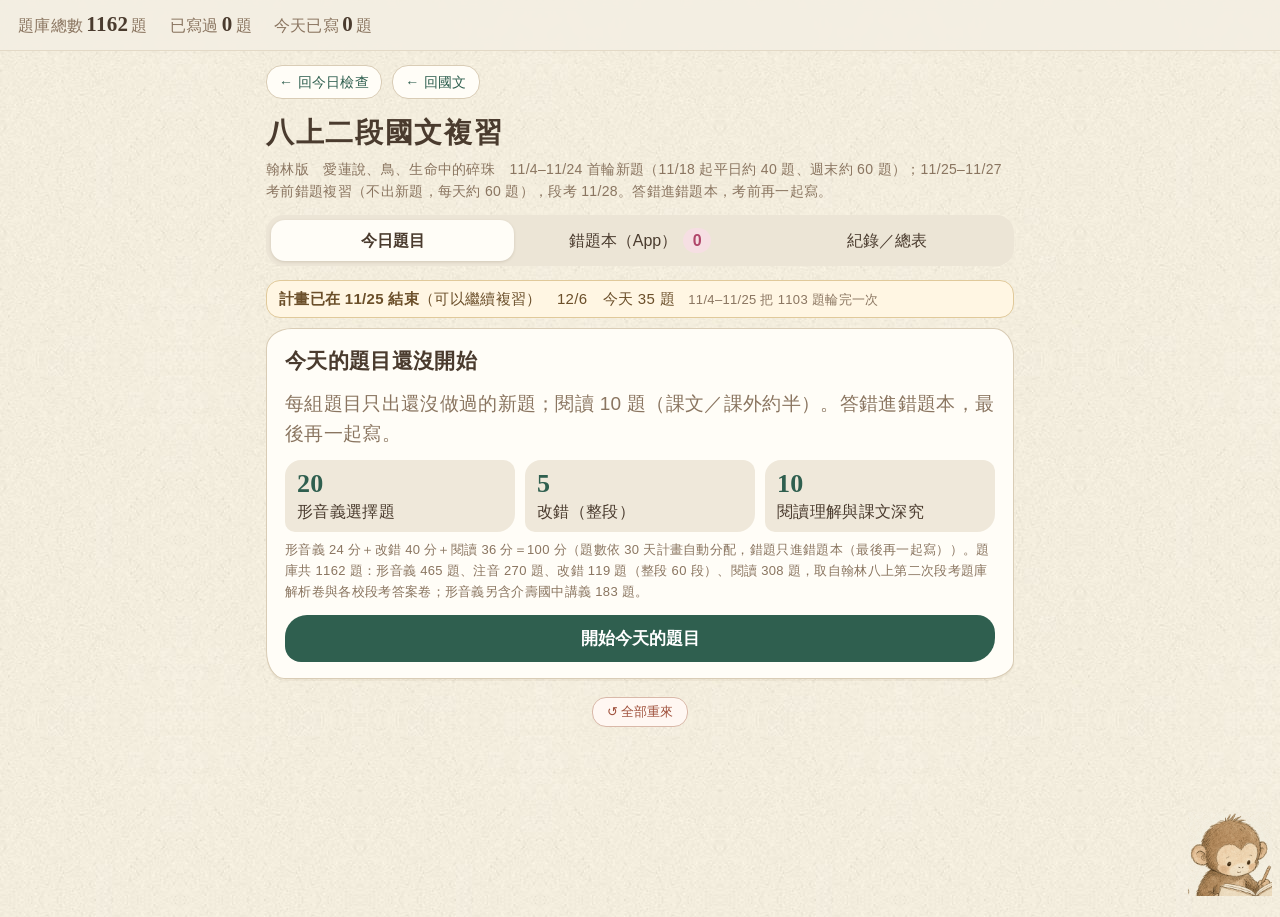
==== commit 82f456f4: "11/25–27 考前錯題複習：只寫錯題本、不出新題；sw v202611180015 段考 11/28。這三天今日練習改從 roby-wrongbook 抽約 60 題（改錯優先，再形音義，閱讀由近" ====
--- a/review/index.html
+++ b/review/index.html
@@ -69,7 +69,7 @@
 <div class="top"><div><span>題庫總數</span><b id="sTotal">0</b><span>題</span></div><div><span>已寫過</span><b id="sSeen">0</b><span>題</span></div><div><span>今天已寫</span><b id="sToday">0</b><span>題</span></div></div>
 <div class="wrap">
  <div class="back"><a href="../index.html#check">← 回今日檢查</a><a href="../index.html#chinese">← 回國文</a></div><h1>八上二段國文複習</h1>
- <p class="lead">翰林版　愛蓮說、鳥、生命中的碎珠　11/4–11/25 共 22 天計畫：形音義＋改錯 3 段＋閱讀（課文／課外約半）＋李老師題＋故事小測；11/18 起平日約 40 題、週末約 60 題；答錯進錯題本（最後再一起寫），不回鍋每日練習</p>
+ <p class="lead">翰林版　愛蓮說、鳥、生命中的碎珠　11/4–11/24 首輪新題（11/18 起平日約 40 題、週末約 60 題）；11/25–11/27 考前錯題複習（不出新題，每天約 60 題），段考 11/28。答錯進錯題本，考前再一起寫。</p>
  <div class="tabs"><button data-t="today" class="on">今日題目</button><button data-t="wrong" id="toWb">錯題本（App）<span class="badge" id="wbBadge">0</span></button><button data-t="log">紀錄／總表</button></div>
  <div id="view"></div>
  <div id="sendst" class="small sendst"></div>
@@ -90,14 +90,14 @@
 var TCOL={'形音義':'#6b7f4e','注音':'#b5835a','改錯':'#c0675a','閱讀':'#5b7fa0'},LCOL={'愛蓮說':'#d48aa0','鳥':'#6b9a7a','生命的碎珠':'#c9a24d','段考範圍綜合':'#9a8a7a','課外閱讀':'#7a8fb0'};
 function $(s,r){return (r||document).querySelector(s)}function $$(s,r){return [].slice.call((r||document).querySelectorAll(s))}
 function esc(s){return String(s==null?'':s).replace(/[&<>"]/g,function(c){return{'&':'&amp;','<':'&lt;','>':'&gt;','"':'&quot;'}[c]})}
-function today(){var d=new Date();return d.getFullYear()+'-'+('0'+(d.getMonth()+1)).slice(-2)+'-'+('0'+d.getDate()).slice(-2)}
+function today(){var qd=new URLSearchParams(location.search).get('date');if(/^\d{4}-\d{2}-\d{2}$/.test(qd||''))return qd;return new Intl.DateTimeFormat('en-CA',{timeZone:'Asia/Taipei',year:'numeric',month:'2-digit',day:'2-digit'}).format(new Date())}
 function nowIso(){return new Date().toISOString()}
 function norm(s){return String(s==null?'':s).replace(/[\uff01-\uff5e]/g,function(c){return String.fromCharCode(c.charCodeAt(0)-0xfee0)}).replace(/一/g,'ㄧ').replace(/\s+/g,'').replace(/[。．.，,、！!？?；;：:「」『』"'()（）]/g,'').toLowerCase()}
 var PUN=/[\s，。、；：！？「」『』（）《》〈〉…—．,.;:!?()]/;
 function grade(q,v){v=v||{};var s=v.s||{},self=v.self||{},pos={},sum=0,res=q.errors.map(function(e){pos[e.i]=1;var f=(e.i in s),r=f&&norm(s[e.i])===norm(e.right),sa=f&&!r&&!!self[e.i];var c=r||sa?1:f?0.5:0;sum+=c;return {e:e,found:f,right:r,self:sa,credit:c,yours:f?s[e.i]:''}});
  var fal=Object.keys(s).filter(function(k){return !pos[k]});var frac=Math.max(0,(sum-0.5*fal.length)/q.errors.length);return {res:res,fal:fal,frac:frac,full:frac===1&&!fal.length}}
 function answeredQ(q,v){if(!q)return true;return q.type==='passage'?!!(v&&v.s&&Object.keys(v.s).length):(v!==''&&v!=null)}
-function dayScore(st){if(st.sections&&st.sections[0]&&st.sections[0].w){var T=0;st.sections.forEach(function(s){var n=s.ids.length;if(!n)return;s.ids.forEach(function(id){var q=BY[id];if(!q)return;T+=(q.type==='passage'?grade(q,st.first[id]).frac:isRight(q,st.first[id])?1:0)*s.w/n})});return Math.round(T)}
+function dayScore(st){if(st.wrongbook){var ids=vids(st),src=st.first||st.f1||{};if(!ids.length)return 0;var ok=0;ids.forEach(function(id){if(isRight(BY[id],src[id]))ok++});return Math.round(ok/ids.length*100)}if(st.sections&&st.sections[0]&&st.sections[0].w){var T=0;st.sections.forEach(function(s){var n=s.ids.length;if(!n)return;s.ids.forEach(function(id){var q=BY[id];if(!q)return;T+=(q.type==='passage'?grade(q,st.first[id]).frac:isRight(q,st.first[id])?1:0)*s.w/n})});return Math.round(T)}
  var np=st.ids.filter(function(id){return BY[id]&&BY[id].type==='passage'}).length,no=st.ids.filter(function(id){return !!BY[id]}).length-np,t=0;
  st.ids.forEach(function(id){var q=BY[id];if(!q)return;if(q.type==='passage')t+=grade(q,st.first[id]).frac*40/np;else if(isRight(q,st.first[id]))t+=60/no});return Math.round(t)}
 function weakAdd(q,v){var w=LS.get(K.weak,{}),cs='';if(q.type==='passage'){grade(q,v).res.forEach(function(r){if(r.credit<1)cs+=r.e.right+r.e.wrong})}
@@ -193,7 +193,9 @@
  var X={};if(M){var rd=sections[2];rd.ids=rd.ids.concat(M.daily.map(function(q){return q.id}));rd.daily=M.daily.length;if(M.story.length)sections.push({name:'故事小測',kind:'story',topic:'故事小測',ids:M.story.map(function(q){return q.id}),w:MERGE_WTS.story});else rd.w+=MERGE_WTS.story;
   ids=[];sections.forEach(function(s){ids=ids.concat(s.ids)});X={merged:true,layout:2,dq:M}}
  if(date>=HANDOUT_FROM&&hOK())X.hv=1;return Object.assign(X,{date:date,day:dayN(date),trial:dayN(date)<1,sections:sections,ids:ids,cur:{},first:null,rounds:[],submitted:false,done:false,started:false,created_at:nowIso()})}
-function getDay(){var days=LS.get(K.days,{}),d=today(),x=days[d];if(x&&x.dq)regQs(x.dq);
+function getDay(){var days=LS.get(K.days,{}),d=today(),x=days[d];adoptStoredQs();if(x&&x.dq)regQs(x.dq);if(x&&x.wbq)x.wbq.forEach(function(q){if(q&&q.id)BY[q.id]=q});
+ if(isWB(d)){var started=x&&(x.started||x.first||x.f1||x.done||x.submitted);if(x&&x.wrongbook&&started)return x;
+  try{days[d]=pickWrongDay(d)}catch(e){days[d]=emptyWrongDay(d)}LS.set(K.days,days);(days[d].wbq||[]).forEach(function(q){if(q&&q.id)BY[q.id]=q});return days[d]}
  var unstarted=x&&!x.started&&!x.first&&!x.f1&&!x.done&&!x.submitted;
  var needMerge=mergedFor(d)&&(!x||(!x.dq&&!x.f1&&!x.first));
  var needReadN=unstarted&&x&&x.sections&&x.sections[2]&&x.sections[2].ids&&x.sections[2].ids.length<(mergedFor(d)?mergeCaps(d)[2]:CAPS[2]);
@@ -212,6 +214,57 @@
  a.unshift({key:key,subject:'chinese',date:st.date,id:'cr-'+q.id,title:'八上二段國文複習',question:(q.passage?q.passage.slice(0,60)+'…\n':'')+q.question,stem:q.question,passage:q.passage||q.gpass||'',answer_index:q.type==='choice'?q.answer:null,yours_index:q.type==='choice'&&v!==''&&v!=null?+v:null,from:q.ls?'daily':isKJ(q)?HLAB:'review',orig:q.orig||q.id,options:q.options,answer:ansText(q),yours:yourText(q,v),explanation:q.explanation,added_at:nowIso(),fixed:false,topic:q.topic,lesson:q.lesson,origin:'chinese-review',qid:q.id});LS.set(K.wrong,a)}
 function wbFix(st,id){var a=LS.get(K.wrong,[]);a.forEach(function(x){if(x.key==='chinese|'+st.date+'|cr-'+id){x.fixed=true;x.fixed_at=nowIso()}});LS.set(K.wrong,a)}
 function wbFixLater(qid){var a=LS.get(K.wrong,[]),ch=0;a.forEach(function(x){if(x.qid===qid&&!x.fixed){x.fixed=true;x.fixed_at=nowIso();ch=1}});if(ch)LS.set(K.wrong,a)}
+/* ---- 11/25–11/27 考前錯題複習（只用 roby-wrongbook，不改 key、不刪題）---- */
+var WB_FROM='2026-11-25',WB_UNTIL='2026-11-27',WB_CAP=60,WB_LAST_CAP=70,WB_P=10,WB_X=20;
+function isWB(d){return d>=WB_FROM&&d<=WB_UNTIL}
+function wbDayN(d){return dnum(WB_FROM,d)+1}
+function wbQid(x){return String((x&&x.qid)||(x&&x.id)||'').replace(/^cr-/,'').replace(/^ls-ls-/,'ls-')}
+function wbItemDate(x){return String((x&&(x.last_wrong_date||x.date||(x.added_at||'').slice(0,10)))||'')}
+function wbKind(x,q){var t=(q&&q.topic)||(x&&x.topic)||'',id=wbQid(x||{});if(t==='改錯'||(q&&q.type==='passage')||/^p-/.test(id))return '改錯';if(t==='形音義'||t==='注音')return '形音義';return '閱讀'}
+function adoptStoredQs(){var days=LS.get(K.days,{});Object.keys(days).forEach(function(d){var x=days[d];if(!x)return;if(x.dq)regQs(x.dq);if(x.wbq)x.wbq.forEach(function(q){if(q&&q.id)BY[q.id]=q})})}
+function parseAnsIndex(x){if(x.answer_index!=null&&x.answer_index!==''&&+x.answer_index>=0)return +x.answer_index;var t=String(x.answer||'').trim(),i=t?('ABCDEFGH'.indexOf(t.charAt(0).toUpperCase())):-1;if(i>=0&&/^[\(（]?[A-Ha-h][).．、.\s]/.test(t))return i;if(Array.isArray(x.options)){var j=x.options.map(String).indexOf(t);if(j>=0)return j;for(var k=0;k<x.options.length;k++){if(t===String.fromCharCode(65+k)+'. '+x.options[k])return k}}return -1}
+function hydrateWB(x){if(!x)return null;var ids=[],qid=wbQid(x),raw=String(x.id||'').replace(/^cr-/,''),orig=x.orig?String(x.orig):'';[qid,raw,orig,raw.replace(/^ls-/,''),qid.replace(/^ls-/,''),(qid&&qid.indexOf('ls-')!==0?'ls-'+qid:''),(raw&&raw.indexOf('ls-')!==0?'ls-'+raw:'')].forEach(function(i){if(i&&ids.indexOf(i)<0)ids.push(i)});var base=null,i,j;for(i=0;i<ids.length;i++){if(BY[ids[i]]){base=BY[ids[i]];break}}
+ if(!base){for(j=0;j<QS.length;j++){if(ids.indexOf(QS[j].id)>=0||(orig&&QS[j].id===orig)){base=QS[j];break}}}
+ if(base){var q=JSON.parse(JSON.stringify(base));q.wbKey=x.key;if(!q.passage&&x.passage)q.passage=x.passage;if(!q.explanation&&x.explanation)q.explanation=x.explanation;return q}
+ if(wbKind(x,null)==='改錯')return null;
+ var stem=String(x.stem||x.question||'').replace(/^[^\n]{0,80}…\n/,'');if(!stem)return null;
+ if(Array.isArray(x.options)&&x.options.length){var ai=parseAnsIndex(x);if(!(ai>=0&&ai<x.options.length))return null;return {id:qid||raw||x.key,type:'choice',topic:x.topic||'閱讀',lesson:x.lesson||'',question:stem,options:x.options.map(String),answer:ai,explanation:x.explanation||'',passage:x.passage||'',wbKey:x.key,ls:x.from==='daily'||/^ls-/.test(qid||'')} }
+ if(x.answer!=null&&x.answer!==''&&!x.options){var ans=[].concat(x.answer).map(String).filter(Boolean);if(!ans.length)return null;return {id:qid||raw||x.key,type:'fill',topic:x.topic||'形音義',lesson:x.lesson||'',question:stem,answer:ans,explanation:x.explanation||'',wbKey:x.key}}
+ return null}
+function wbEligible(){adoptStoredQs();var book=LS.get(K.wrong,[]),byId={},out=[];
+ (Array.isArray(book)?book:[]).forEach(function(x){if(!x||(x.subject&&x.subject!=='chinese'))return;var id=wbQid(x);if(!id)return;var prev=byId[id];if(!prev||wbItemDate(x)>=wbItemDate(prev))byId[id]=x});
+ Object.keys(byId).forEach(function(id){var x=byId[id];if(x.review_pass===true)return;var q=hydrateWB(x);if(!q||!q.id)return;q.wbKey=q.wbKey||x.key;q._wbDate=wbItemDate(x);q._wbKind=wbKind(x,q);out.push(q)});
+ return out}
+function wbSort(a,b){if(a._wbKind==='閱讀'&&b._wbKind==='閱讀'){var c=String(b._wbDate||'').localeCompare(String(a._wbDate||''));return c||String(a.id).localeCompare(String(b.id))}var c=String(a._wbDate||'').localeCompare(String(b._wbDate||''));return c||String(a.id).localeCompare(String(b.id))}
+function wbGroups(items){var g={'改錯':[],'形音義':[],'閱讀':[]};items.forEach(function(q){(g[q._wbKind]||g['閱讀']).push(q)});Object.keys(g).forEach(function(k){g[k].sort(wbSort)});return g}
+function wbTakeMix(g,used,cap){function av(t){return g[t].filter(function(q){return !used[q.id]})}
+ var aP=av('改錯'),aX=av('形音義'),aR=av('閱讀'),nP=Math.min(WB_P,aP.length),nX=Math.min(WB_X,aX.length),nR=Math.min(Math.max(0,cap-nP-nX),aR.length);
+ var take=aP.slice(0,nP).concat(aX.slice(0,nX),aR.slice(0,nR)),rest=aP.slice(nP).concat(aX.slice(nX),aR.slice(nR));
+ while(take.length<cap&&rest.length)take.push(rest.shift());return take}
+function wbPrevUsed(date){var days=LS.get(K.days,{}),used={},g=wbGroups(wbEligible()),cur=WB_FROM;
+ for(;cur<date;cur=addD(cur,1)){var x=days[cur],ids;if(x&&x.wrongbook&&x.ids&&x.ids.length)ids=x.ids;else ids=wbTakeMix(g,used,WB_CAP).map(function(q){return q.id});ids.forEach(function(i){used[i]=1})}
+ return used}
+function wbSecondItems(skip){var book=LS.get(K.wrong,[]),seen={},out=[];
+ (Array.isArray(book)?book:[]).forEach(function(x){if(!x||(x.subject&&x.subject!=='chinese'))return;if(!(x.review_at&&x.review_pass===false))return;var q=hydrateWB(x);if(!q||skip[q.id]||seen[q.id])return;seen[q.id]=1;q.wbKey=q.wbKey||x.key;q._wbKind=wbKind(x,q);q._wbSecond=1;out.push(q)});
+ out.sort(wbSort);return out}
+function wbSections(take){var b={改錯:[],形音義:[],閱讀:[],second:[]},names={改錯:'改錯（整段）',形音義:'形音義選擇題',閱讀:'閱讀理解與課文深究',second:'再寫一次的錯題'};
+ take.forEach(function(q){(q._wbSecond?b.second: (b[q._wbKind]||b['閱讀'])).push(q.id)});
+ var n=take.length||1,rows=[],sum=0,order=['改錯','形音義','閱讀','second'];
+ order.forEach(function(k,i){if(!b[k].length)return;var w=Math.round(b[k].length/n*100);rows.push({name:names[k],ids:b[k],w:w,topic:k==='second'?'閱讀':k,kind:k==='second'?'second':undefined,tmpk:k})});
+ if(rows.length){var s=rows.reduce(function(t,r){return t+r.w},0);rows[rows.length-1].w+=100-s;rows.forEach(function(r){delete r.tmpk})}
+ return rows}
+function pickWrongDay(date){var g=wbGroups(wbEligible()),used=wbPrevUsed(date),take=wbTakeMix(g,used,WB_CAP),todayFirst={};
+ take.forEach(function(q){todayFirst[q.id]=1});
+ if(date===WB_UNTIL){var second=wbSecondItems(todayFirst).slice(0,Math.max(0,WB_LAST_CAP-take.length));take=take.concat(second)}
+ var wbq=[],ids=[],wbKeys={},wbSecond={};
+ take.forEach(function(q){BY[q.id]=q;wbq.push(q);ids.push(q.id);if(q.wbKey)wbKeys[q.id]=q.wbKey;if(q._wbSecond)wbSecond[q.id]=1});
+ return {wrongbook:true,wbDay:wbDayN(date),date:date,day:dayN(date),sections:wbSections(take),ids:ids,wbq:wbq,wbKeys:wbKeys,wbSecond:wbSecond,cur:{},first:null,rounds:[],submitted:false,done:false,started:false,created_at:nowIso(),empty:!ids.length}}
+function emptyWrongDay(date){return {wrongbook:true,wbDay:wbDayN(date),date:date,day:dayN(date),sections:[],ids:[],wbq:[],wbKeys:{},wbSecond:{},cur:{},first:null,rounds:[],submitted:false,done:false,started:false,created_at:nowIso(),empty:true}}
+function wbReviewRecord(st,id,ok){var key=st.wbKeys&&st.wbKeys[id],a=LS.get(K.wrong,[]),ch=0,is2=st.wbSecond&&st.wbSecond[id];
+ a.forEach(function(x){if(!x)return;var qid=wbQid(x),same=x.key===key||qid===id||qid===String(id).replace(/^ls-/,'' )||('ls-'+qid)===id;if(!same)return;
+  if(is2){x.review_wrong_count=(x.review_wrong_count||0)+(ok?0:1);x.review_pass2=!!ok;x.review_at2=nowIso()}
+  else if(!x.review_at){x.review_pass=!!ok;x.review_at=nowIso();x.review_wrong_count=(x.review_wrong_count||0)+(ok?0:1)}
+  ch=1});if(ch)LS.set(K.wrong,a)}
 
 function stats(){var prog=LS.get(K.prog,{}),st=getDay();$('#sTotal').textContent=QV().length;$('#sSeen').textContent=Object.keys(prog).filter(function(k){return BY[k]}).length;
  $('#sToday').textContent=st.first?st.ids.length:Object.keys(st.f1||{}).length;
@@ -222,14 +275,17 @@
 $$('.tabs button').forEach(function(b){b.onclick=function(){if(b.dataset.t==='wrong'){(EMB?window.top:window).location.href=new URL('../index.html#wrong',location.href).href;return}tab=b.dataset.t;render();window.scrollTo(0,0)}});
 
 function todayView(v){var st=getDay();repairDay(st);if(EMB&&!st.started){st.started=true;saveDay(st)}
- var N0=dayN(st.date);v.insertAdjacentHTML('beforeend','<div class="daybar"><b>'+(N0<1?'計畫 '+md(PSTART)+' 開始，還有 '+(1-N0)+' 天</b>（今天是試做，不算在 22 天計畫裡）':N0>DAYS?'計畫已在 '+md(PEND)+' 結束</b>（可以繼續複習）':'第 '+N0+' / '+DAYS+' 天</b>')+'　'+md(st.date)+'　今天 '+st.ids.length+' 題'+(st.f1||st.first?'・已完成 '+Object.keys(st.first||st.f1).length+' 題':'')+'<span class="small">　'+md(PSTART)+'–'+md(PEND)+' 把 '+POOLV().length+' 題輪完一次</span></div>');
+ var N0=dayN(st.date),doneN=Object.keys(st.first||st.f1||{}).length,bar;
+ if(st.wrongbook)bar='<div class="daybar"><b>考前錯題複習 第 '+(st.wbDay||wbDayN(st.date))+'／3 天</b>　'+md(st.date)+'　今天 '+st.ids.length+' 題'+(st.f1||st.first?'・已完成 '+doneN+' 題':'')+'<span class="small">　只寫錯題本裡的題目，不出新題；段考 11/28</span></div>';
+ else bar='<div class="daybar"><b>'+(N0<1?'計畫 '+md(PSTART)+' 開始，還有 '+(1-N0)+' 天</b>（今天是試做，不算在 22 天計畫裡）':N0>DAYS?'計畫已在 '+md(PEND)+' 結束</b>（可以繼續複習）':'第 '+N0+' / '+DAYS+' 天</b>')+'　'+md(st.date)+'　今天 '+st.ids.length+' 題'+(st.f1||st.first?'・已完成 '+doneN+' 題':'')+'<span class="small">　'+md(PSTART)+'–'+md(PEND)+' 把 '+POOLV().length+' 題輪完一次</span></div>';
+ v.insertAdjacentHTML('beforeend',bar);
  if(!st.started){var cnt={};TOPICS.forEach(function(t){cnt[t]=QV().filter(function(q){return q.topic===t}).length});
-  v.innerHTML+='<div class="card"><h2 class="serif">今天的題目還沒開始</h2><div class="small" style="font-size:19px">每組題目只出還沒做過的新題；閱讀 '+ (mergedFor(st.date)?mergeCaps(st.date)[2]:CAPS[2]) +' 題（課文／課外約半）。答錯進錯題本，最後再一起寫。</div><div class="grid3">'+
+  v.innerHTML+='<div class="card"><h2 class="serif">今天的題目還沒開始</h2><div class="small" style="font-size:19px">'+(st.wrongbook?'今天只寫錯題本裡的題目，不出新題。改錯、形音義和閱讀都會練習到；答對會做記號，但不會從錯題本刪掉。':'每組題目只出還沒做過的新題；閱讀 '+ (mergedFor(st.date)?mergeCaps(st.date)[2]:CAPS[2]) +' 題（課文／課外約半）。答錯進錯題本，最後再一起寫。')+'</div><div class="grid3">'+
   st.sections.map(function(s){return '<div class="stat"><div class="big">'+s.ids.length+'</div>'+s.name+'</div>'}).join('')+'</div><div class="small">'+(st.dq?st.sections.map(function(s){return s.name+' '+s.w+' 分'}).join('＋')+'＝100 分（先讀小故事再寫故事小測；':'形音義 24 分＋改錯 40 分＋閱讀 36 分＝100 分（')+'題數依 30 天計畫自動分配，錯題只進錯題本（最後再一起寫））。題庫共 '+QV().length+' 題：形音義 '+cnt['形音義']+' 題、注音 '+cnt['注音']+' 題、改錯 '+cnt['改錯']+' 題（整段 '+QS.filter(function(q){return q.type==='passage'}).length+' 段）、閱讀 '+cnt['閱讀']+' 題，取自翰林八上第二次段考題庫解析卷與各校段考答案卷'+(hOn()?'；形音義另含'+HLAB+' '+HQS.length+' 題':'')+'。</div><button class="btn" id="go">開始今天的題目</button></div>';
   $('#go').onclick=function(){st.started=true;saveDay(st);render()};return}
- if(st.done){var sc=st.score;v.innerHTML+='<div class="card" style="text-align:center"><h2 class="serif">今天的題目完成了！</h2><div class="score '+cls(sc)+'">'+sc+' 分</div><div>第一次答對 '+st.first_correct+' 題・答錯 '+(st.ids.length-st.first_correct)+' 題（已全部訂正）</div><div class="small">錯題已寫入錯題本（topic 分類：形音義／注音／改錯／閱讀）</div><button class="btn ghost" id="rev">回顧今天的題目</button></div>';
+ if(st.done){var sc=st.score;v.innerHTML+='<div class="card" style="text-align:center"><h2 class="serif">'+(st.wrongbook?'考前錯題複習寫完了！':'今天的題目完成了！')+'</h2><div class="score '+cls(sc)+'">'+sc+' 分</div><div>第一次答對 '+st.first_correct+' 題・答錯 '+(st.ids.length-st.first_correct)+' 題（已全部訂正）</div><div class="small">'+(st.wrongbook?'答對的題目已做記號，仍留在錯題本裡。':'錯題已寫入錯題本（topic 分類：形音義／注音／改錯／閱讀）')+'</div><button class="btn ghost" id="rev">回顧今天的題目</button></div>';
   $('#rev').onclick=function(){st._review=!st._review;drawQs(v,st,true)};return}
- if(st.first&&st.score!=null){var sc2=st.score,nw=vids(st).length-(st.first_correct||0);v.insertAdjacentHTML('beforeend','<div class="card" id="scoreCard" style="text-align:center"><h2 class="serif">今天的題目寫完了！</h2><div class="score '+cls(sc2)+'">'+sc2+' 分</div><div>第一次答對 '+(st.first_correct||0)+' 題・答錯 '+nw+' 題'+(nw?'，下面錯的題目再訂正一次':'')+'</div></div>')}
+ if(st.first&&st.score!=null){var sc2=st.score,nw=vids(st).length-(st.first_correct||0);v.insertAdjacentHTML('beforeend','<div class="card" id="scoreCard" style="text-align:center"><h2 class="serif">'+(st.wrongbook?'考前錯題複習寫完了！':'今天的題目寫完了！')+'</h2><div class="score '+cls(sc2)+'">'+sc2+' 分</div><div>第一次答對 '+(st.first_correct||0)+' 題・答錯 '+nw+' 題'+(nw?'，下面錯的題目再訂正一次':'')+'</div></div>')}
  drawQs(v,st,false)}
 
 function expText(q){var e=String(q.explanation||'').trim(),a=ansText(q);return e.length>=6?e:'依解析卷：正確答案為 '+a+'。'+(e?' '+e:'')}
@@ -270,12 +326,12 @@
  var wrong=st.ids.filter(function(id){return id in src&&BY[id]&&!isRight(BY[id],src[id])}).map(function(id){var q=BY[id];
   if(q.type==='passage'){var g=grade(q,src[id]);return {id:id,topic:'改錯',q:q.title,miss:g.res.filter(function(x){return x.credit<1}).map(function(x){return x.e.wrong+'→'+x.e.right+'（'+x.e.word+'）'}),false_clicks:g.fal.length,percent:Math.round(g.frac*100)}}
   var o={id:id,topic:q.topic,q:String(q.question),yours:yourText(q,src[id]),answer:ansText(q)};if(q.type==='choice'){o.options=q.options;o.answer_index=q.answer;o.yours_index=src[id]===''||src[id]==null?null:+src[id]}if(q.passage||q.gpass)o.passage=String(q.passage||q.gpass).slice(0,600);if(q.explanation)o.explanation=String(q.explanation);if(isKJ(q)){o.from=HLAB;o.orig=q.id}return o});
- var R={subject:'chinese',source:'review',title:'八上二段國文複習',date:st.date,md:md(st.date),
-  plan:{day:N,days:DAYS,start:PSTART,end:PEND,label:N<1?'試做（計畫前）':N>DAYS?'計畫結束後':'第 '+N+' / '+DAYS+' 天',in_plan:N>=1&&N<=DAYS},
+ var R={subject:'chinese',source:'review',title:st.wrongbook?'八上二段國文複習（考前錯題）':'八上二段國文複習',date:st.date,md:md(st.date),
+  plan:{day:st.wrongbook?(st.wbDay||wbDayN(st.date)):N,days:st.wrongbook?3:DAYS,start:st.wrongbook?WB_FROM:PSTART,end:st.wrongbook?WB_UNTIL:PEND,label:st.wrongbook?'考前錯題複習 第 '+(st.wbDay||wbDayN(st.date))+'／3 天':(N<1?'試做（計畫前）':N>DAYS?'計畫結束後':'第 '+N+' / '+DAYS+' 天'),in_plan:st.wrongbook?true:(N>=1&&N<=DAYS)},
   status:done?'complete':'in_progress',reason:reason,progress:{answered:a,total:n,percent:n?Math.round(a/n*100):0},
   score:sc,score_note:done?'第一次作答分數（滿分 100）':'目前已作答部分的得分（滿分 100，未作答以 0 計）',
   sections:secs,first_correct:st.ids.filter(function(id){return id in src&&isRight(BY[id],src[id])}).length,first_wrong:wrong.length,total:n,
-  wrong:wrong,self_assessed:(st.self_assessed||[]).length,updated_at:nowIso()};if(st.dq)mergeInfo(R,st,src);return R}
+  wrong:wrong,self_assessed:(st.self_assessed||[]).length,updated_at:nowIso()};if(st.wrongbook){R.mode='wrongbook';R.wrongbook=true}if(st.dq)mergeInfo(R,st,src);return R}
 function mergeInfo(R,st,src){function part(pr,wt){var ids=[],T=0,W=0;st.sections.forEach(function(s){var n=s.ids.length;s.ids.forEach(function(id){var q=BY[id];if(!q||!pr(q))return;ids.push(id);W+=(s.w||0)/(n||1);if(id in src)T+=(q.type==='passage'?grade(q,src[id]).frac:isRight(q,src[id])?1:0)*(s.w||0)/(n||1)})});
   var ok=ids.filter(function(i){return i in src&&isRight(BY[i],src[i])}),bad=ids.filter(function(i){return i in src&&!isRight(BY[i],src[i])});
   return {score:wt?(W?Math.round(T/W*100):0):(ids.length?Math.round(ok.length/ids.length*100):0),first_correct:ok.length,first_wrong:bad.length,total:ids.length,bad:bad}}
@@ -297,9 +353,11 @@
 document.addEventListener('visibilitychange',function(){if(document.visibilityState==='hidden'){try{var st=getDay();if(st.started)maybeProgress(st,'leave')}catch(e){}}});
 window.addEventListener('pagehide',function(){try{var st=getDay();if(st.started)maybeProgress(st,'leave')}catch(e){}});
 setInterval(sendBadge,3000);
-function lockQ(st,id){var q=BY[id],v=st.cur[id],prog=LS.get(K.prog,{});st.f1=st.f1||{};if(id in st.f1)return;st.f1[id]=JSON.parse(JSON.stringify(v==null?'':v));
- var ok=isRight(q,v),p=prog[id]||{seen:0,correct:0};if(!q.ls){p.seen++;if(ok)p.correct++;p.last=st.date;p.lastOk=ok;prog[id]=p;LS.set(K.prog,prog)}
- if(ok)wbFixLater(id);else{wbAdd(st,q,v);if(q.topic!=='閱讀'&&!q.ls)weakAdd(q,v)}
+function lockQ(st,id){var q=BY[id],v=st.cur[id];st.f1=st.f1||{};if(id in st.f1)return;st.f1[id]=JSON.parse(JSON.stringify(v==null?'':v));
+ var ok=isRight(q,v);
+ if(st.wrongbook)wbReviewRecord(st,id,ok);
+ else{var prog=LS.get(K.prog,{}),p=prog[id]||{seen:0,correct:0};if(!q.ls){p.seen++;if(ok)p.correct++;p.last=st.date;p.lastOk=ok;prog[id]=p;LS.set(K.prog,prog)}
+  if(ok)wbFixLater(id);else{wbAdd(st,q,v);if(q.topic!=='閱讀'&&!q.ls)weakAdd(q,v)}}
  var y=window.scrollY;if(vids(st).every(function(i){return i in st.f1}))finalize(st);else{saveDay(st);maybeProgress(st,'step');render();window.scrollTo(0,y)}}
 function vids(st){return st.ids.filter(function(id){return !!BY[id]})}
 function repairDay(st){if(!st||st.first||!st.f1||!vids(st).length)return false;if(!vids(st).every(function(i){return i in st.f1}))return false;
@@ -326,19 +384,19 @@
  $$('input.fix',e).forEach(function(i){i.oninput=function(){var v2=st.cur[q.id];v2.s[i.dataset.k]=i.value.trim();saveDay(st)}});
  $$('.selfok',e).forEach(function(b){b.onclick=function(){var k=b.dataset.k;[st.cur[q.id],st.first&&st.first[q.id],st.f1&&st.f1[q.id]].forEach(function(x){if(x){x.self=x.self||{};x.self[k]=true}});
   st.self_assessed=st.self_assessed||[];st.self_assessed.push({qid:q.id,pos:+k,right:q.text[k]&&BY[q.id].errors.filter(function(x){return x.i==k})[0].right,yours:st.cur[q.id].s[k],at:nowIso()});
-  var F=st.first||st.f1;if(st.first){st.score=dayScore(st);clearTimeout(window._saT);window._saT=setTimeout(function(){sendReport(getDay(),'self_assess')},4000)}if(grade(q,F[q.id]).full)wbFixLater(q.id);else wbAdd(st,q,F[q.id]);saveDay(st);toast('已記為自評寫對');render()}})}
-function submit(st){var prog=LS.get(K.prog,{});
- var wrong=st.ids.filter(function(id){return !isRight(BY[id],st.cur[id])});
+  var F=st.first||st.f1;if(st.first){st.score=dayScore(st);clearTimeout(window._saT);window._saT=setTimeout(function(){sendReport(getDay(),'self_assess')},4000)}if(st.wrongbook){wbReviewRecord(st,q.id,grade(q,F[q.id]).full)}else if(grade(q,F[q.id]).full)wbFixLater(q.id);else wbAdd(st,q,F[q.id]);saveDay(st);toast('已記為自評寫對');render()}})}
+function submit(st){var wrong=st.ids.filter(function(id){return !isRight(BY[id],st.cur[id])});
  if(!st.first){if(wrong.length===st.ids.length&&!confirm('還有很多題沒寫，確定要送出嗎？'))return;
   st.first=JSON.parse(JSON.stringify(st.cur));st.submitted=true;
-  st.ids.forEach(function(id){var q=BY[id],ok=isRight(q,st.cur[id]),p=prog[id]||{seen:0,correct:0};p.seen++;if(ok)p.correct++;p.last=st.date;p.lastOk=ok;prog[id]=p;
-   if(ok)wbFixLater(id);else{wbAdd(st,q,st.cur[id]);if(q.topic!=='閱讀')weakAdd(q,st.cur[id])}});LS.set(K.prog,prog);
+  if(st.wrongbook){st.ids.forEach(function(id){wbReviewRecord(st,id,isRight(BY[id],st.cur[id]))})}
+  else{var prog=LS.get(K.prog,{});st.ids.forEach(function(id){var q=BY[id],ok=isRight(q,st.cur[id]),p=prog[id]||{seen:0,correct:0};p.seen++;if(ok)p.correct++;p.last=st.date;p.lastOk=ok;prog[id]=p;
+   if(ok)wbFixLater(id);else{wbAdd(st,q,st.cur[id]);if(q.topic!=='閱讀')weakAdd(q,st.cur[id])}});LS.set(K.prog,prog)}
   st.first_correct=st.ids.length-wrong.length;st.score=dayScore(st);
   toast(wrong.length?'答錯 '+wrong.length+' 題，先看提示再訂正喔！':'全對！太厲害了 🎉')}
  st.rounds.push({at:nowIso(),wrong:wrong,answers:JSON.parse(JSON.stringify(st.cur))});
- if(!wrong.length){st.done=true;st.done_at=nowIso();st.ids.forEach(function(id){if(!isRight(BY[id],st.first[id]))wbFix(st,id)})}
+ if(!wrong.length){st.done=true;st.done_at=nowIso();if(!st.wrongbook)st.ids.forEach(function(id){if(!isRight(BY[id],st.first[id]))wbFix(st,id)})}
  else if(st.rounds.length>1)toast('還有 '+wrong.length+' 題要訂正');
- saveDay(st);if(st.dq&&st.done)sendReport(st,'corrected');render();
+ saveDay(st);if((st.dq||st.wrongbook)&&st.done)sendReport(st,'corrected');render();
  if(wrong.length){var e=$('.q[data-id="'+wrong[0]+'"]');if(e)e.scrollIntoView({block:'center'})}}
 
 /* ---- 錯題本：正式版併入原 App 的錯題本；這裡只示意 ---- */
@@ -374,10 +432,11 @@
  h+='</div>';v.innerHTML=h;$$('.seg button',v).forEach(function(b){b.onclick=function(){logBy=b.dataset.b;render()}})}
 
 $('#resetAll').onclick=function(){if(!confirm('確定要全部重來嗎？今天和以前的作答紀錄、分數都會清除（錯題本不受影響）。'))return;[K.prog,K.days,K.weak,'roby-cr-wrong','roby-cr-sent'].forEach(function(k){localStorage.removeItem(k)});tab='today';render();window.scrollTo(0,0);toast('已重設，回到尚未作答')};
-function boot(){if(/[?&]repair=1/.test(location.search)){var rd=LS.get(K.days,{})[today()];if(rd){regQs(rd.dq);repairDay(rd)}return}render()}
+function boot(){if(/[?&]repair=1/.test(location.search)){var rd=LS.get(K.days,{})[today()];if(rd){adoptStoredQs();if(rd.dq)regQs(rd.dq);if(rd.wbq)rd.wbq.forEach(function(q){if(q&&q.id)BY[q.id]=q});repairDay(rd)}return}render()}
 var D0=today(),X0=LS.get(K.days,{})[D0];
-if(D0<MERGE_FROM||(X0&&(X0.dq||X0.f1||X0.first)))boot();
+if(isWB(D0)||D0<MERGE_FROM||(X0&&(X0.dq||X0.f1||X0.first)))boot();
 else fetch('../data/chinese/'+D0+'.json?t='+Date.now(),{cache:'no-store'}).then(function(r){return r.ok?r.json():null}).then(function(D){try{DAILY=cvDaily(D,D0)}catch(e){DAILY=null}},function(){}).then(boot,boot);
+try{window.CR_WB={isWB:isWB,pickWrongDay:pickWrongDay,wbEligible:wbEligible,hydrateWB:hydrateWB,WB_FROM:WB_FROM,WB_UNTIL:WB_UNTIL,today:today}}catch(e){}
 })();
 </script>
 </body></html>
